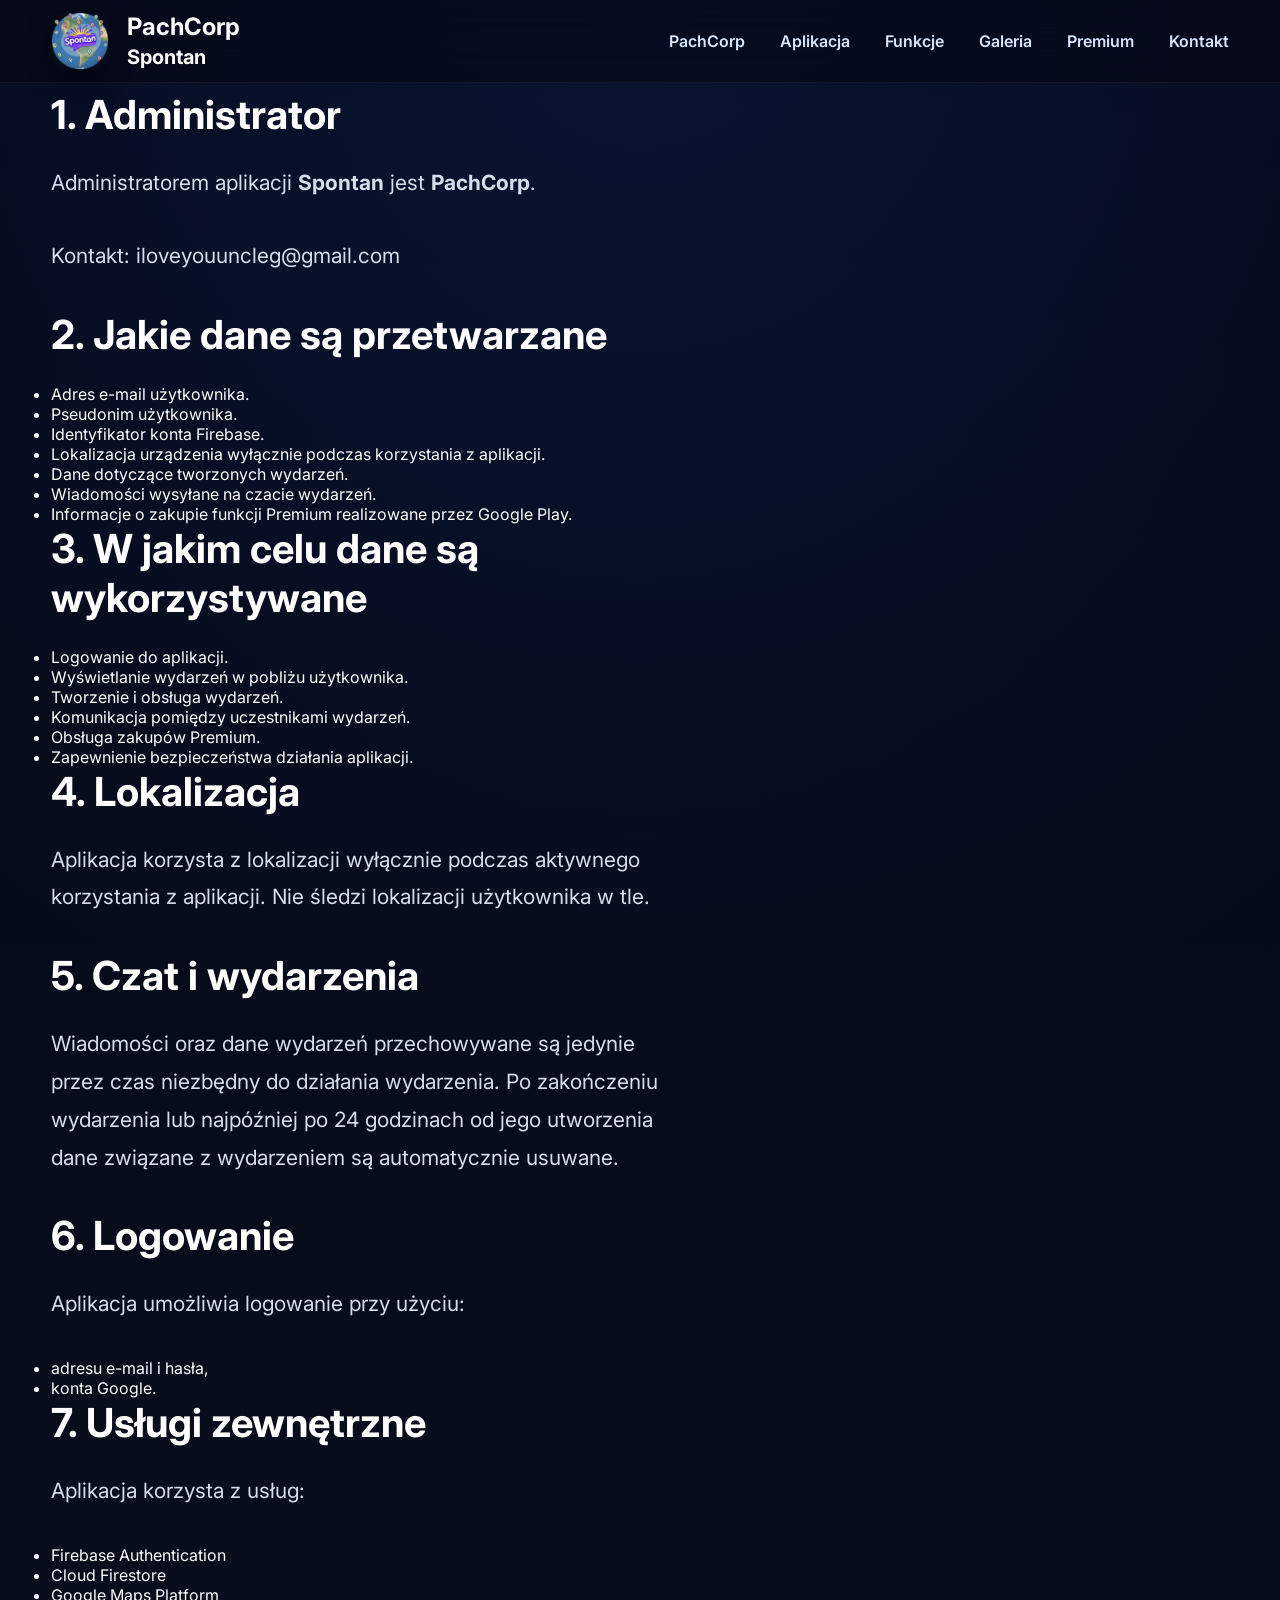
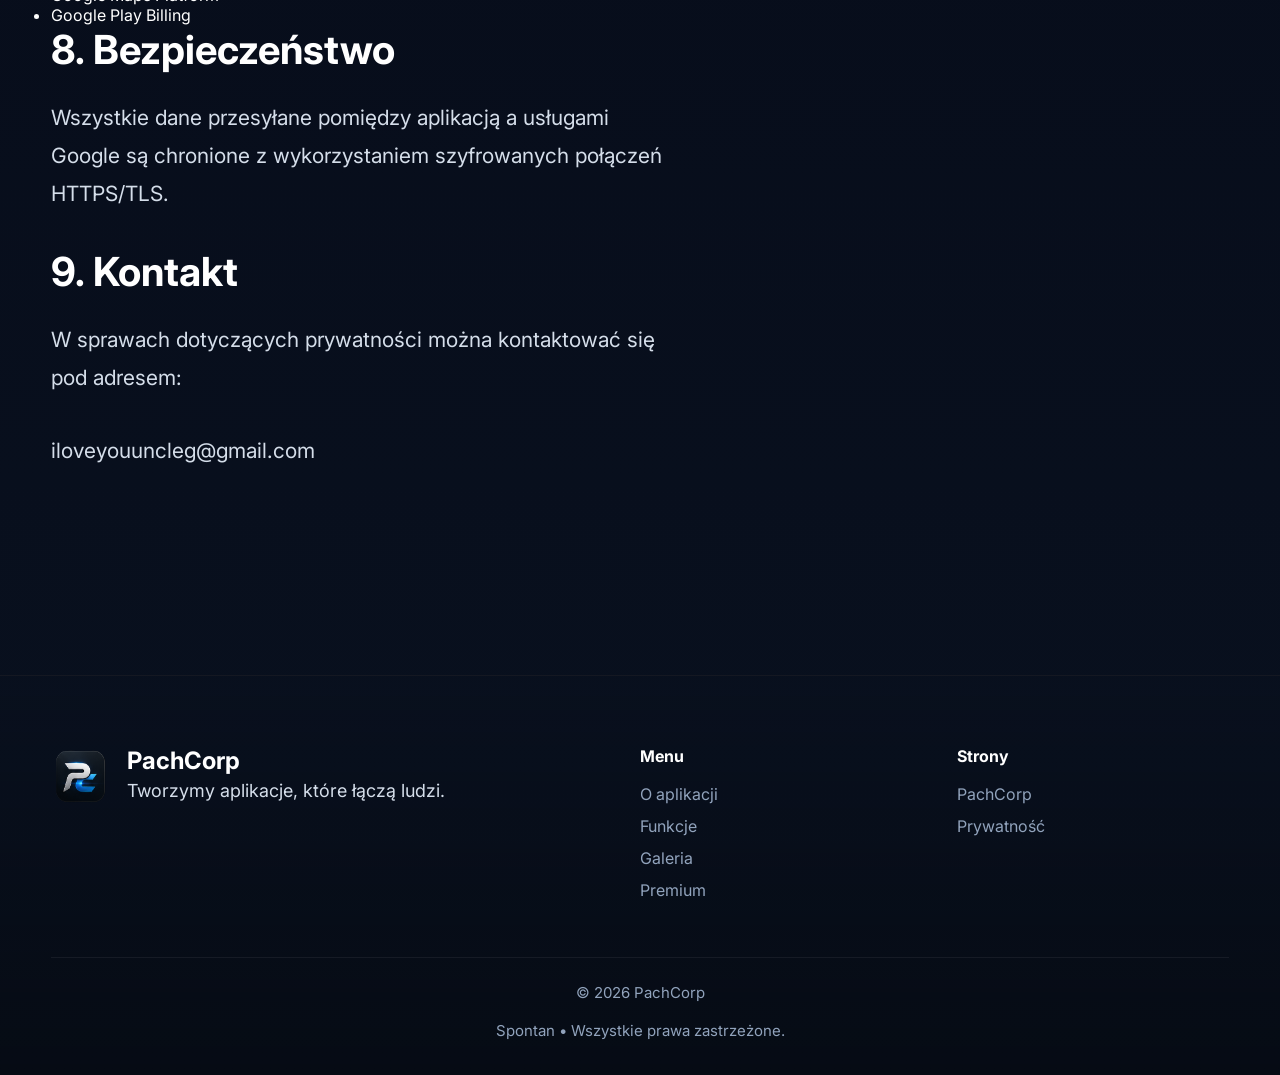
==== Spontan policy privacy.html @ 83847eae "Add files via upload" ====
<!DOCTYPE html>
<html lang="pl">

<head>

<meta charset="UTF-8">

<meta
name="viewport"
content="width=device-width, initial-scale=1.0">

<title>

Spontan | PachCorp

</title>

<meta
name="description"
content="Spontan - nowoczesna aplikacja do spontanicznych spotkań i wydarzeń.">

<meta
name="theme-color"
content="#050816">

<link
rel="stylesheet"
href="style.css">

<link
rel="icon"
type="image/png"
href="PachCorpKwadrat.png">

<link
rel="preconnect"
href="https://fonts.googleapis.com">

<link
rel="preconnect"
href="https://fonts.gstatic.com"
crossorigin>

<link
href="https://fonts.googleapis.com/css2?family=Inter:wght@300;400;500;600;700;800&display=swap"
rel="stylesheet">

</head>

<body>

<!-- ================================================= -->
<!-- HEADER -->
<!-- ================================================= -->

<header>

<div class="container">

<nav>

<a
href="index.html"
class="logo">

<img
src="logo.png"
alt="Spontan Logo">

<div>

<div>

PachCorp

</div>

<small>

Spontan

</small>

</div>

</a>

<div class="nav-links">

<a href="index.html">

PachCorp

</a>

<a href="#about">

Aplikacja

</a>

<a href="#features">

Funkcje

</a>

<a href="#gallery">

Galeria

</a>

<a href="#premium">

Premium

</a>

<a href="#contact">

Kontakt

</a>

</div>

</nav>

</div>

</header>

<!-- ================================================= -->
<!-- HERO -->
<!-- ================================================= -->

<section class="hero">

<div class="container">

<div class="hero-grid">

<div class="fade-up">

<div class="card">

<h2>1. Administrator</h2>

<p>
Administratorem aplikacji <strong>Spontan</strong> jest
<strong>PachCorp</strong>.
</p>

<p>
Kontakt:
<a href="mailto:iloveyouuncleg@gmail.com">
iloveyouuncleg@gmail.com
</a>
</p>

</div>

<div class="card">

<h2>2. Jakie dane są przetwarzane</h2>

<ul>
<li>Adres e-mail użytkownika.</li>
<li>Pseudonim użytkownika.</li>
<li>Identyfikator konta Firebase.</li>
<li>Lokalizacja urządzenia wyłącznie podczas korzystania z aplikacji.</li>
<li>Dane dotyczące tworzonych wydarzeń.</li>
<li>Wiadomości wysyłane na czacie wydarzeń.</li>
<li>Informacje o zakupie funkcji Premium realizowane przez Google Play.</li>
</ul>

</div>

<div class="card">

<h2>3. W jakim celu dane są wykorzystywane</h2>

<ul>
<li>Logowanie do aplikacji.</li>
<li>Wyświetlanie wydarzeń w pobliżu użytkownika.</li>
<li>Tworzenie i obsługa wydarzeń.</li>
<li>Komunikacja pomiędzy uczestnikami wydarzeń.</li>
<li>Obsługa zakupów Premium.</li>
<li>Zapewnienie bezpieczeństwa działania aplikacji.</li>
</ul>

</div>

<div class="card">

<h2>4. Lokalizacja</h2>

<p>
Aplikacja korzysta z lokalizacji wyłącznie podczas aktywnego korzystania z aplikacji.
Nie śledzi lokalizacji użytkownika w tle.
</p>

</div>

<div class="card">

<h2>5. Czat i wydarzenia</h2>

<p>
Wiadomości oraz dane wydarzeń przechowywane są jedynie przez czas niezbędny do działania wydarzenia.
Po zakończeniu wydarzenia lub najpóźniej po 24 godzinach od jego utworzenia dane związane z wydarzeniem są automatycznie usuwane.
</p>

</div>

<div class="card">

<h2>6. Logowanie</h2>

<p>Aplikacja umożliwia logowanie przy użyciu:</p>

<ul>
<li>adresu e-mail i hasła,</li>
<li>konta Google.</li>
</ul>

</div>

<div class="card">

<h2>7. Usługi zewnętrzne</h2>

<p>Aplikacja korzysta z usług:</p>

<ul>
<li>Firebase Authentication</li>
<li>Cloud Firestore</li>
<li>Google Maps Platform</li>
<li>Google Play Billing</li>
</ul>

</div>

<div class="card">

<h2>8. Bezpieczeństwo</h2>

<p>
Wszystkie dane przesyłane pomiędzy aplikacją a usługami Google są chronione z wykorzystaniem szyfrowanych połączeń HTTPS/TLS.
</p>

</div>

<div class="card">

<h2>9. Kontakt</h2>

<p>
W sprawach dotyczących prywatności można kontaktować się pod adresem:
</p>

<p>
<a href="mailto:iloveyouuncleg@gmail.com">
iloveyouuncleg@gmail.com
</a>
</p>

</div>

</div>

</div>

</div>

</section>

<!-- ================================================= -->
<!-- FOOTER -->
<!-- ================================================= -->

<footer>

<div class="container">

<div class="footer-grid">

<div>

<div class="footer-logo">

<img
src="PachCorpKwadrat.png"
alt="Logo">

<div>

<div class="footer-title">

PachCorp

</div>

<p>

Tworzymy aplikacje,
które łączą ludzi.

</p>

</div>

</div>

</div>

<div class="footer-column">

<h4>

Menu

</h4>

<a href="#about">O aplikacji</a>

<a href="#features">Funkcje</a>

<a href="#gallery">Galeria</a>

<a href="#premium">Premium</a>

</div>

<div class="footer-column">

<h4>

Strony

</h4>

<a href="index.html">

PachCorp

</a>

<a href="Spontan policy privacy.html">

Prywatność

</a>

</div>

</div>

<div class="copyright">

© 2026 PachCorp

<br><br>

Spontan • Wszystkie prawa zastrzeżone.

</div>

</div>

</footer>

<script>

const observer=new IntersectionObserver(entries=>{

entries.forEach(entry=>{

if(entry.isIntersecting){

entry.target.classList.add("fade-up");

}

});

},{threshold:.15});

document.querySelectorAll(

".feature-card,.product-card,.gallery-card,.stat,.glass,.timeline-item"

).forEach(el=>observer.observe(el));

const header=document.querySelector("header");

window.addEventListener("scroll",()=>{

if(scrollY>50){

header.style.background="rgba(5,8,22,.90)";
header.style.boxShadow="0 12px 35px rgba(0,0,0,.35)";

}else{

header.style.background="rgba(5,8,22,.65)";
header.style.boxShadow="none";

}

});

</script>

</body>

</html>
---- style.css ----
/* =========================================================
 *  PachCorp
 *  Global Style Sheet
 *  ========================================================= */

:root{

    --bg:#050816;
    --bg2:#09111f;
    --surface:#101b2d;
    --surface2:#16243d;

    --primary:#3ba8ff;
    --primary-dark:#2378ff;
    --secondary:#00d4ff;

    --text:#ffffff;
    --text2:#d5deea;
    --muted:#91a3bc;

    --border:rgba(255,255,255,.08);

    --shadow:
    0 15px 40px rgba(0,0,0,.35);

    --radius:22px;

    --transition:.28s ease;

}

/* ========================================================= */

*{

    margin:0;
    padding:0;
    box-sizing:border-box;

}

html{

    scroll-behavior:smooth;

}

body{

    font-family:
    Inter,
    Segoe UI,
    Arial,
    sans-serif;

    background:
    radial-gradient(circle at top,#2563eb22 0%,transparent 40%),
    linear-gradient(180deg,var(--bg),var(--bg2));

    color:var(--text);

    overflow-x:hidden;

}

/* ========================================================= */

a{

    color:inherit;
    text-decoration:none;

}

img{

    display:block;
    max-width:100%;

}

button{

    font:inherit;
    cursor:pointer;

}

/* ========================================================= */

.container{

    width:min(1200px,92%);
    margin:auto;

}

/* ========================================================= */

section{

    padding:90px 0;

}

/* ========================================================= */

h1{

    font-size:64px;
    font-weight:800;
    line-height:1.1;

}

h2{

    font-size:40px;
    margin-bottom:25px;

}

h3{

    font-size:24px;

}

p{

    font-size:18px;
    line-height:1.8;
    color:var(--text2);

}

/* ========================================================= */
/* NAVBAR */
/* ========================================================= */

header{

    position:fixed;

    top:0;
    left:0;

    width:100%;

    z-index:1000;

    backdrop-filter:blur(18px);

    background:
    rgba(5,8,22,.65);

    border-bottom:
    1px solid rgba(255,255,255,.05);

    transition:.3s;

}

nav{

    height:82px;

    display:flex;

    justify-content:space-between;

    align-items:center;

}

.logo{

    display:flex;

    align-items:center;

    gap:18px;

    font-size:24px;

    font-weight:700;

}

.logo img{

    width:58px;
    height:58px;

    border-radius:16px;

    box-shadow:
    0 8px 25px rgba(0,0,0,.4);

}

.nav-links{

    display:flex;

    gap:35px;

    align-items:center;

}

.nav-links a{

    position:relative;

    font-weight:600;

    color:#d8e5ff;

    transition:var(--transition);

}

.nav-links a:hover{

    color:white;

}

.nav-links a::after{

    content:"";

    position:absolute;

    left:0;
    bottom:-8px;

    width:0;

    height:2px;

    background:

    linear-gradient(
        90deg,
        var(--primary),
                    var(--secondary)
    );

    transition:.3s;

}

.nav-links a:hover::after{

    width:100%;

}

/* ========================================================= */
/* BUTTONS */
/* ========================================================= */

.btn{

    display:inline-flex;

    align-items:center;

    justify-content:center;

    padding:16px 32px;

    border-radius:999px;

    font-weight:700;

    transition:.3s;

}

.btn-primary{

    background:
    linear-gradient(
        135deg,
        var(--primary),
                    var(--primary-dark)
    );

    color:white;

    box-shadow:

    0 12px 35px
    rgba(46,131,255,.35);

}

.btn-primary:hover{

    transform:translateY(-4px);

    box-shadow:

    0 20px 45px
    rgba(46,131,255,.45);

}

.btn-outline{

    border:

    1px solid
    rgba(255,255,255,.15);

    background:

    rgba(255,255,255,.04);

    backdrop-filter:blur(12px);

}

.btn-outline:hover{

    background:

    rgba(255,255,255,.08);

}

/* ========================================================= */
/* HERO */
/* ========================================================= */

.hero{

    min-height:100vh;

    display:flex;

    align-items:center;

}

.hero-grid{

    display:grid;

    grid-template-columns:

    1.1fr
    0.9fr;

    gap:60px;

    align-items:center;

}

.hero h1{

    margin-bottom:30px;

}

.hero p{

    font-size:21px;

    margin-bottom:35px;

    max-width:650px;

}

.hero-buttons{

    display:flex;

    gap:20px;

    flex-wrap:wrap;

}

.hero-card{

    background:

    linear-gradient(
        180deg,
        rgba(255,255,255,.08),
                    rgba(255,255,255,.04)
    );

    border:

    1px solid
    rgba(255,255,255,.08);

    border-radius:30px;

    padding:40px;

    backdrop-filter:blur(18px);

    box-shadow:

    var(--shadow);

}

/* ========================================================= */
/* FEATURE CARDS */
/* ========================================================= */

.features{

    display:grid;

    grid-template-columns:
    repeat(auto-fit,minmax(280px,1fr));

    gap:28px;

    margin-top:30px;

}

.feature-card{

    position:relative;

    padding:35px;

    border-radius:26px;

    background:

    linear-gradient(
        180deg,
        rgba(255,255,255,.08),
                    rgba(255,255,255,.04)
    );

    border:
    1px solid rgba(255,255,255,.08);

    backdrop-filter:blur(18px);

    overflow:hidden;

    transition:var(--transition);

}

.feature-card::before{

    content:"";

    position:absolute;

    top:-70px;
    right:-70px;

    width:180px;
    height:180px;

    border-radius:50%;

    background:
    rgba(59,168,255,.12);

    filter:blur(25px);

    transition:.45s;

}

.feature-card:hover{

    transform:
    translateY(-8px);

    border-color:
    rgba(59,168,255,.35);

    box-shadow:
    0 20px 45px rgba(0,0,0,.35);

}

.feature-card:hover::before{

    transform:scale(1.2);

}

.feature-icon{

    width:72px;
    height:72px;

    display:flex;
    align-items:center;
    justify-content:center;

    font-size:34px;

    border-radius:20px;

    background:

    linear-gradient(
        135deg,
        var(--primary),
                    var(--secondary)
    );

    margin-bottom:25px;

    box-shadow:
    0 12px 30px rgba(59,168,255,.35);

}

.feature-card h3{

    margin-bottom:15px;

}

.feature-card p{

    font-size:16px;

}

/* ========================================================= */
/* PRODUCTS */
/* ========================================================= */

.products{

    display:grid;

    grid-template-columns:
    repeat(auto-fit,minmax(340px,1fr));

    gap:35px;

}

.product-card{

    display:flex;

    flex-direction:column;

    background:

    linear-gradient(
        180deg,
        rgba(255,255,255,.08),
                    rgba(255,255,255,.03)
    );

    border:
    1px solid rgba(255,255,255,.08);

    border-radius:28px;

    overflow:hidden;

    transition:.35s;

}

.product-card:hover{

    transform:
    translateY(-10px);

    border-color:
    rgba(59,168,255,.35);

    box-shadow:
    0 22px 55px rgba(0,0,0,.35);

}

.product-image{

    height:230px;

    display:flex;

    align-items:center;

    justify-content:center;

    background:

    linear-gradient(
        135deg,
        #0f203b,
        #182f52
    );

}

.product-image img{

    width:130px;

    transition:.4s;

}

.product-card:hover
.product-image img{

    transform:
    scale(1.08)
    rotate(-4deg);

}

.product-content{

    padding:35px;

}

.product-content h3{

    margin-bottom:15px;

}

.product-content p{

    margin-bottom:30px;

}

/* ========================================================= */
/* TECHNOLOGIES */
/* ========================================================= */

.tech-grid{

    display:grid;

    grid-template-columns:
    repeat(auto-fit,minmax(170px,1fr));

    gap:22px;

}

.tech{

    padding:28px;

    text-align:center;

    border-radius:22px;

    background:

    rgba(255,255,255,.05);

    border:
    1px solid rgba(255,255,255,.08);

    transition:.3s;

}

.tech:hover{

    transform:
    translateY(-6px);

    background:
    rgba(255,255,255,.08);

}

.tech img{

    height:56px;

    margin:auto auto 18px;

}

.tech span{

    display:block;

    font-weight:700;

}

/* ========================================================= */
/* STATS */
/* ========================================================= */

.stats{

    display:grid;

    grid-template-columns:
    repeat(auto-fit,minmax(220px,1fr));

    gap:28px;

}

.stat{

    padding:35px;

    text-align:center;

    border-radius:24px;

    background:

    linear-gradient(
        180deg,
        rgba(255,255,255,.08),
                    rgba(255,255,255,.03)
    );

    border:
    1px solid rgba(255,255,255,.08);

    transition:.3s;

}

.stat:hover{

    transform:
    translateY(-8px);

}

.stat h2{

    font-size:58px;

    margin-bottom:10px;

    background:

    linear-gradient(
        135deg,
        #6fc7ff,
        #00d5ff
    );

    -webkit-background-clip:text;
    -webkit-text-fill-color:transparent;

}

.stat p{

    font-size:17px;

    color:var(--muted);

}

/* ========================================================= */
/* GLASS PANEL */
/* ========================================================= */

.glass{

    background:

    rgba(255,255,255,.05);

    border:
    1px solid rgba(255,255,255,.08);

    border-radius:30px;

    padding:45px;

    backdrop-filter:blur(18px);

    box-shadow:var(--shadow);

}

/* ========================================================= */
/* SECTION TITLE */
/* ========================================================= */

.section-title{

    text-align:center;

    margin-bottom:70px;

}

.section-title h2{

    margin-bottom:18px;

}

.section-title p{

    max-width:720px;

    margin:auto;

}

/* ========================================================= */
/* DIVIDER */
/* ========================================================= */

.divider{

    width:140px;

    height:4px;

    margin:22px auto;

    border-radius:999px;

    background:

    linear-gradient(
        90deg,
        var(--primary),
                    var(--secondary)
    );

}

/* ========================================================= */
/* CONTACT */
/* ========================================================= */

.contact{

    display:grid;

    grid-template-columns:
    1fr 1fr;

    gap:40px;

    align-items:stretch;

}

.contact-card{

    padding:40px;

    border-radius:28px;

    background:

    linear-gradient(
        180deg,
        rgba(255,255,255,.08),
                    rgba(255,255,255,.03)
    );

    border:
    1px solid rgba(255,255,255,.08);

    backdrop-filter:blur(18px);

    transition:.3s;

}

.contact-card:hover{

    transform:translateY(-8px);

    border-color:
    rgba(59,168,255,.35);

}

.contact-item{

    display:flex;

    align-items:center;

    gap:18px;

    margin-bottom:26px;

}

.contact-icon{

    width:60px;
    height:60px;

    display:flex;

    align-items:center;
    justify-content:center;

    font-size:26px;

    border-radius:18px;

    background:

    linear-gradient(
        135deg,
        var(--primary),
                    var(--secondary)
    );

    box-shadow:
    0 10px 25px rgba(59,168,255,.35);

}

.contact-item h4{

    margin-bottom:4px;

    font-size:18px;

}

.contact-item span{

    color:var(--muted);

    font-size:15px;

}

/* ========================================================= */
/* FOOTER */
/* ========================================================= */

footer{

    margin-top:80px;

    padding:70px 0 35px;

    background:

    linear-gradient(
        180deg,
        transparent,
        rgba(0,0,0,.35)
    );

    border-top:
    1px solid rgba(255,255,255,.06);

}

.footer-grid{

    display:grid;

    grid-template-columns:
    2fr 1fr 1fr;

    gap:45px;

}

.footer-logo{

    display:flex;

    align-items:center;

    gap:18px;

    margin-bottom:22px;

}

.footer-logo img{

    width:58px;
    height:58px;

    border-radius:18px;

}

.footer-title{

    font-size:24px;

    font-weight:700;

}

.footer-column h4{

    margin-bottom:18px;

    color:white;

}

.footer-column a{

    display:block;

    margin-bottom:12px;

    color:var(--muted);

    transition:.25s;

}

.footer-column a:hover{

    color:white;

    padding-left:6px;

}

.copyright{

    margin-top:45px;

    padding-top:25px;

    text-align:center;

    border-top:
    1px solid rgba(255,255,255,.06);

    color:var(--muted);

    font-size:15px;

}

/* ========================================================= */
/* ANIMATIONS */
/* ========================================================= */

.fade-up{

    opacity:0;

    transform:
    translateY(35px);

    animation:
    fadeUp .8s ease forwards;

}

.zoom-in{

    opacity:0;

    transform:
    scale(.92);

    animation:
    zoomIn .8s ease forwards;

}

.float{

    animation:
    floating 5s ease-in-out infinite;

}

.glow{

    animation:
    glow 3s ease-in-out infinite;

}

@keyframes fadeUp{

    to{

        opacity:1;

        transform:
        translateY(0);

    }

}

@keyframes zoomIn{

    to{

        opacity:1;

        transform:
        scale(1);

    }

}

@keyframes floating{

    0%{

        transform:
        translateY(0px);

    }

    50%{

        transform:
        translateY(-12px);

    }

    100%{

        transform:
        translateY(0px);

    }

}

@keyframes glow{

    0%{

        box-shadow:
        0 0 0 rgba(59,168,255,.15);

    }

    50%{

        box-shadow:
        0 0 35px rgba(59,168,255,.35);

    }

    100%{

        box-shadow:
        0 0 0 rgba(59,168,255,.15);

    }

}

/* ========================================================= */
/* CUSTOM SCROLLBAR */
/* ========================================================= */

::-webkit-scrollbar{

    width:10px;

}

::-webkit-scrollbar-track{

    background:#09111f;

}

::-webkit-scrollbar-thumb{

    background:

    linear-gradient(
        180deg,
        var(--primary),
                    var(--secondary)
    );

    border-radius:999px;

}

::-webkit-scrollbar-thumb:hover{

    background:#66c7ff;

}

/* ========================================================= */
/* RESPONSIVE */
/* ========================================================= */

@media (max-width:1100px){

    .hero-grid{

        grid-template-columns:1fr;

        text-align:center;

    }

    .hero-buttons{

        justify-content:center;

    }

    .contact{

        grid-template-columns:1fr;

    }

    .footer-grid{

        grid-template-columns:1fr;

        text-align:center;

    }

    .footer-logo{

        justify-content:center;

    }

}

@media (max-width:900px){

    nav{

        height:74px;

    }

    .nav-links{

        gap:18px;

    }

    h1{

        font-size:48px;

    }

    h2{

        font-size:34px;

    }

    .hero{

        padding-top:100px;

    }

    section{

        padding:70px 0;

    }

}

@media (max-width:640px){

    .container{

        width:94%;

    }

    .nav-links{

        display:none;

    }

    h1{

        font-size:38px;

    }

    h2{

        font-size:30px;

    }

    h3{

        font-size:22px;

    }

    p{

        font-size:16px;

    }

    .hero p{

        font-size:18px;

    }

    .hero-buttons{

        flex-direction:column;

    }

    .btn{

        width:100%;

    }

    .feature-card,
    .product-content,
    .contact-card,
    .glass{

        padding:28px;

    }

    .stat h2{

        font-size:42px;

    }

    .contact-item{

        flex-direction:column;

        text-align:center;

    }

}

/* ========================================================= */
/* END OF FILE */
/* ========================================================= */
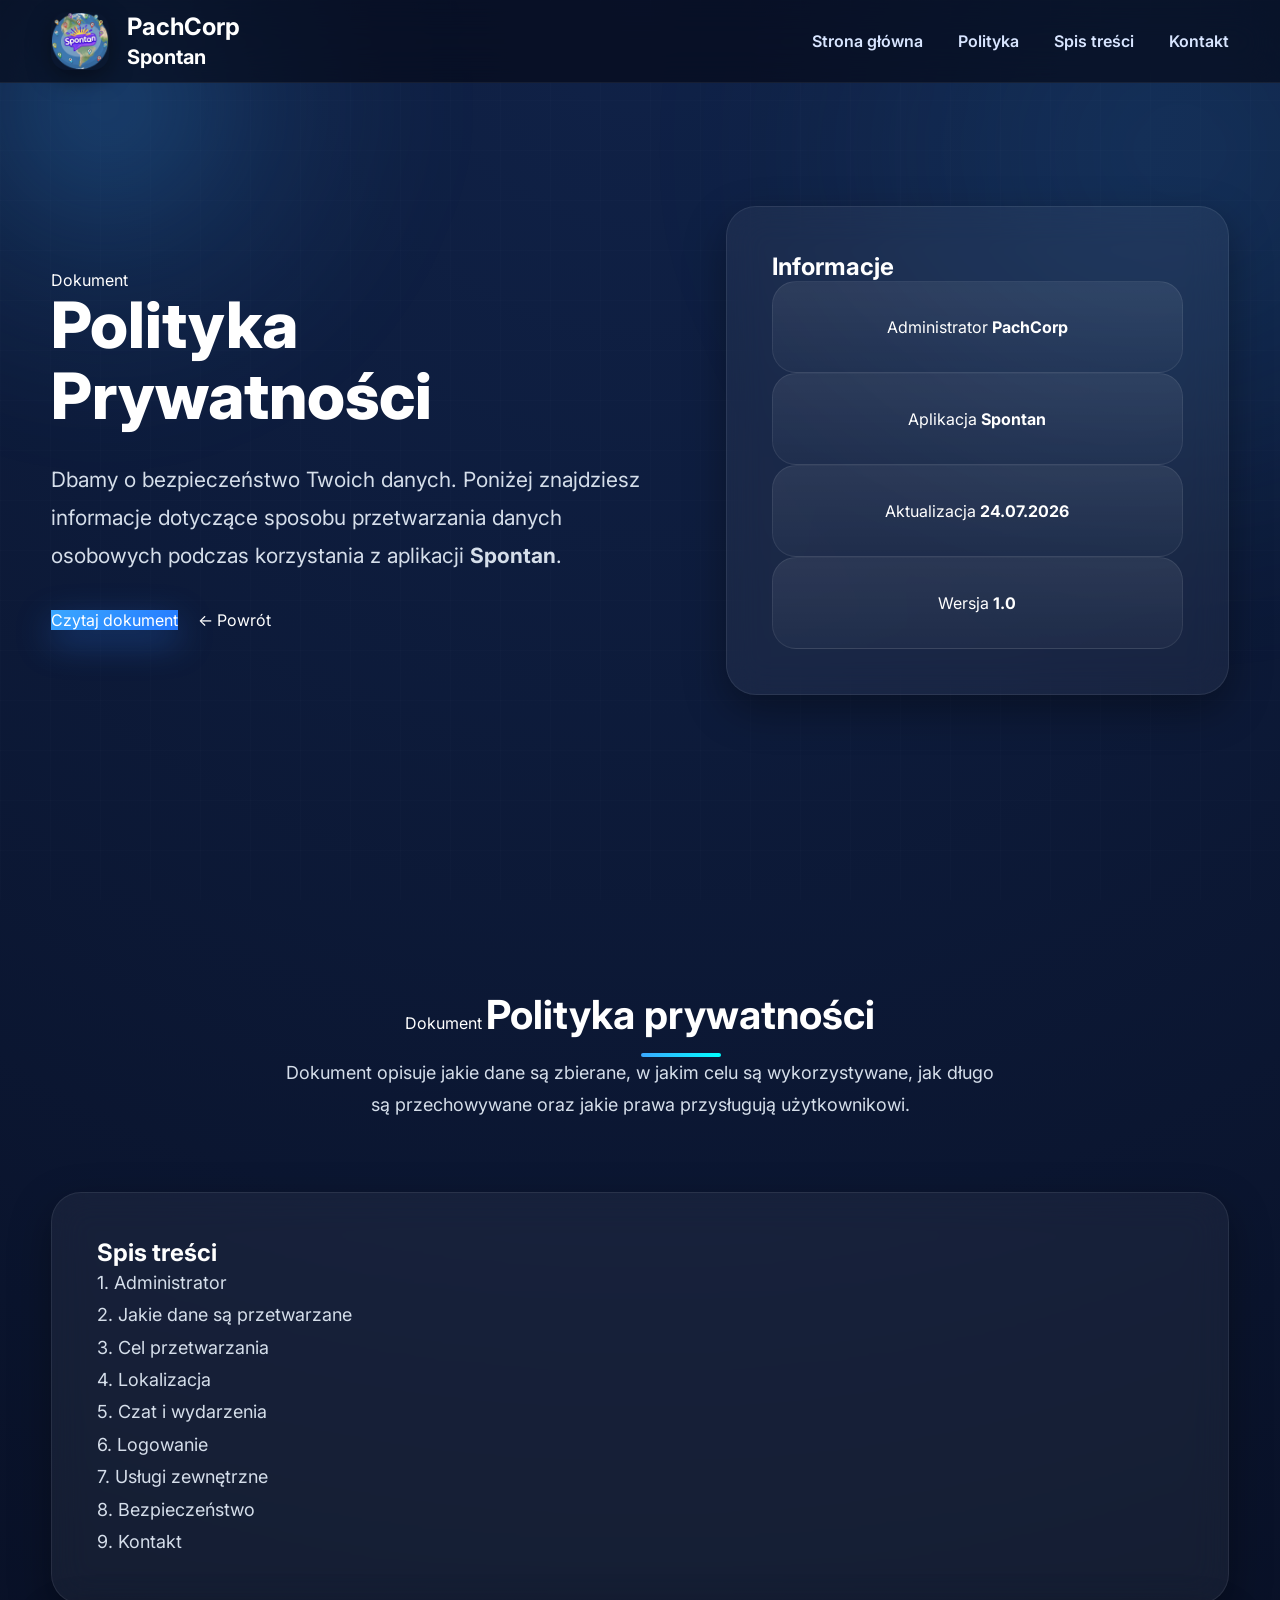
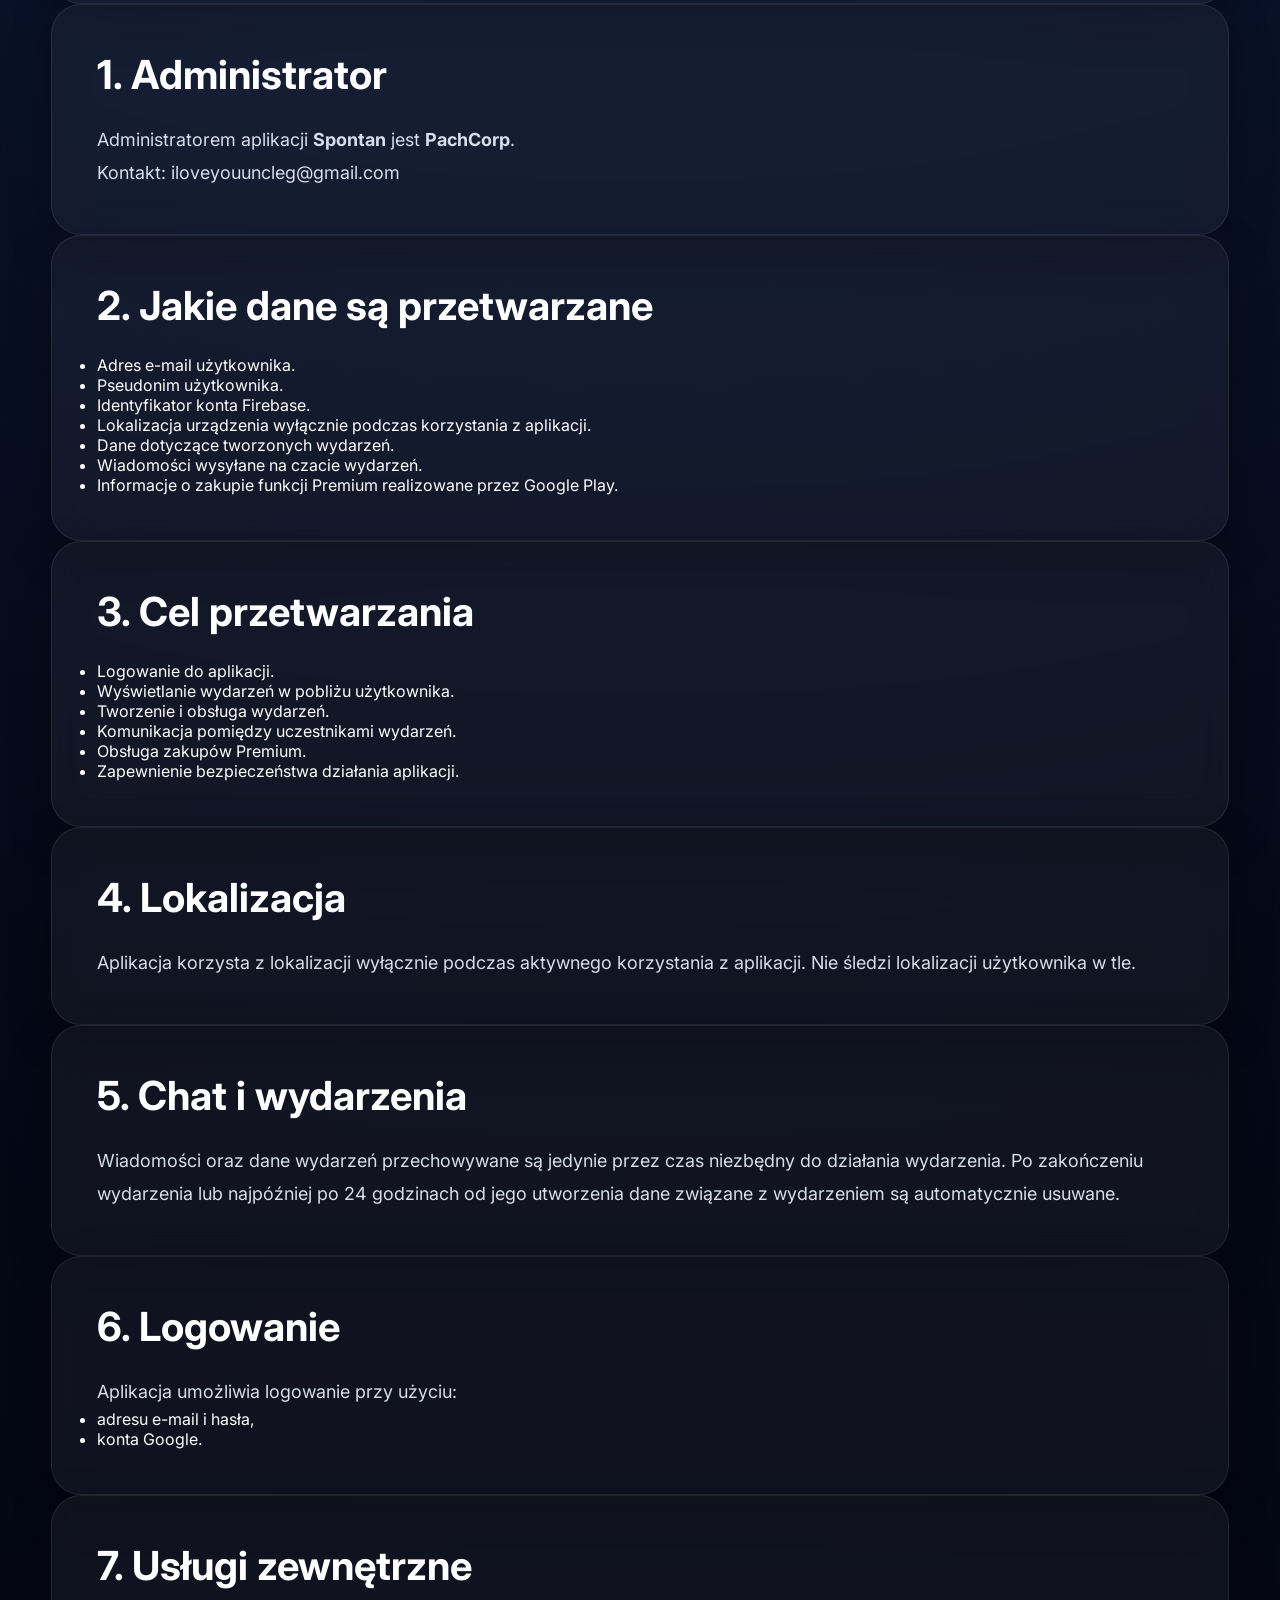
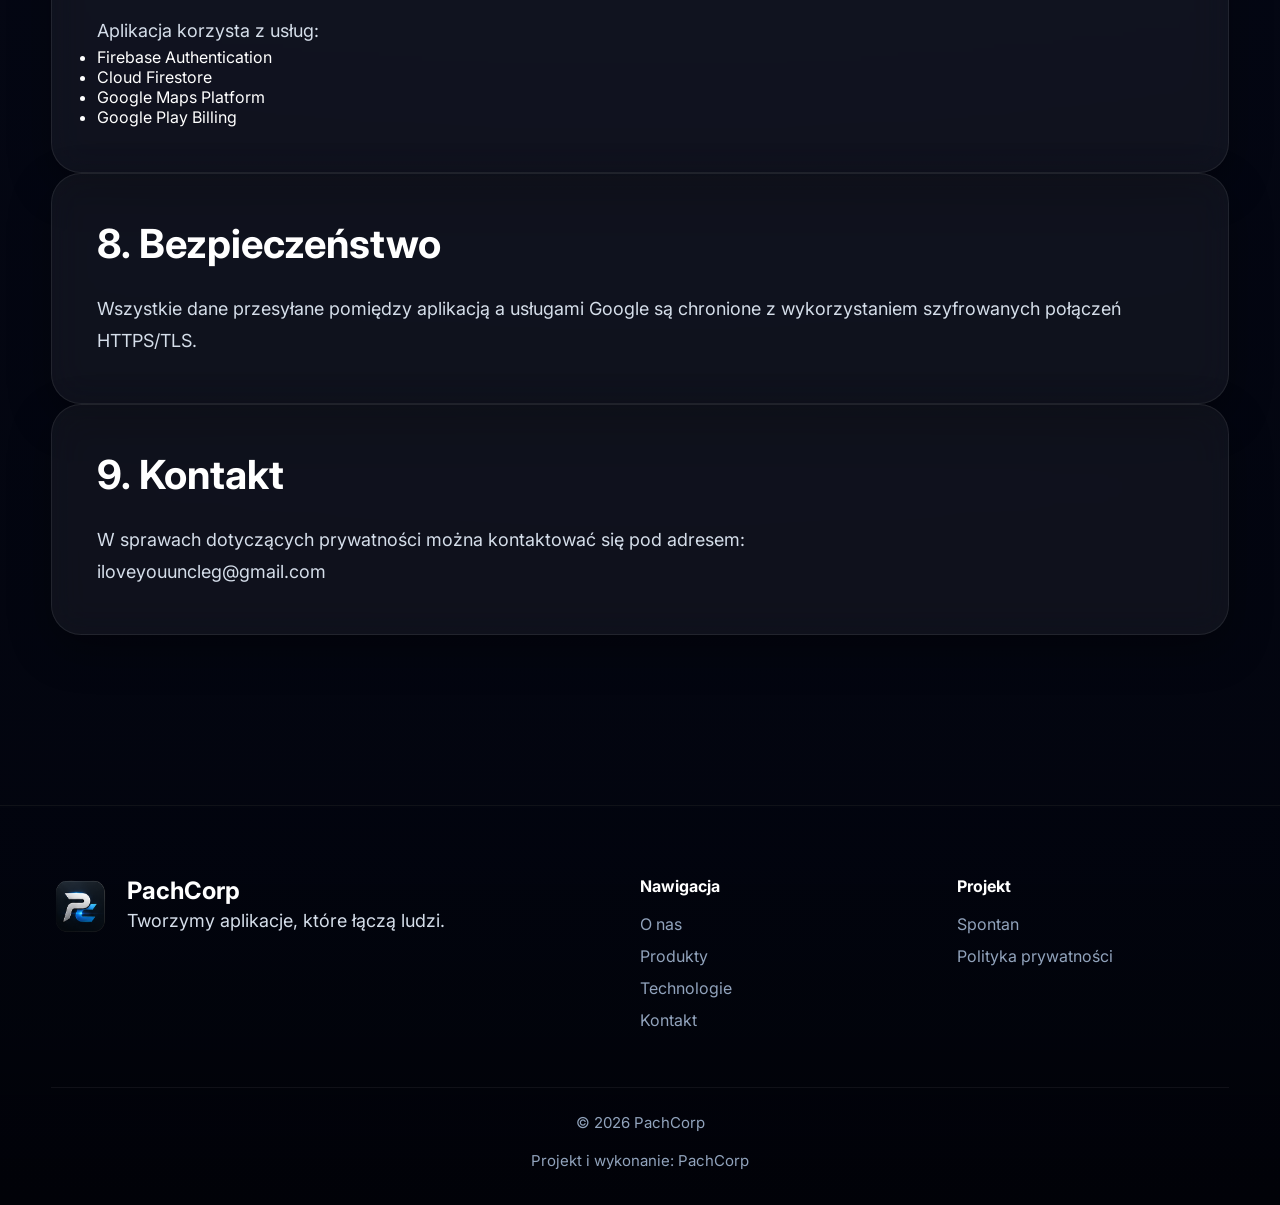
==== commit 33c1f9d9: "Add files via upload" ====
--- a/Spontan policy privacy.html
+++ b/Spontan policy privacy.html
@@ -3,47 +3,45 @@
 
 <head>
 
-<meta charset="UTF-8">
-
-<meta
-name="viewport"
-content="width=device-width, initial-scale=1.0">
-
-<title>
-
-Spontan | PachCorp
-
-</title>
-
-<meta
-name="description"
-content="Spontan - nowoczesna aplikacja do spontanicznych spotkań i wydarzeń.">
-
-<meta
-name="theme-color"
-content="#050816">
-
-<link
-rel="stylesheet"
-href="style.css">
-
-<link
-rel="icon"
-type="image/png"
-href="PachCorpKwadrat.png">
-
-<link
-rel="preconnect"
-href="https://fonts.googleapis.com">
-
-<link
-rel="preconnect"
-href="https://fonts.gstatic.com"
-crossorigin>
-
-<link
-href="https://fonts.googleapis.com/css2?family=Inter:wght@300;400;500;600;700;800&display=swap"
-rel="stylesheet">
+    <meta charset="UTF-8">
+
+    <meta
+        name="viewport"
+        content="width=device-width, initial-scale=1.0">
+
+    <title>
+        Polityka Prywatności | Spontan | PachCorp
+    </title>
+
+    <meta
+        name="description"
+        content="Polityka prywatności aplikacji Spontan firmy PachCorp.">
+
+    <meta
+        name="theme-color"
+        content="#050816">
+
+    <link
+        rel="stylesheet"
+        href="style.css">
+
+    <link
+        rel="icon"
+        type="image/png"
+        href="PachCorpKwadrat.png">
+
+    <link
+        rel="preconnect"
+        href="https://fonts.googleapis.com">
+
+    <link
+        rel="preconnect"
+        href="https://fonts.gstatic.com"
+        crossorigin>
+
+    <link
+        href="https://fonts.googleapis.com/css2?family=Inter:wght@300;400;500;600;700;800&display=swap"
+        rel="stylesheet">
 
 </head>
 
@@ -55,79 +53,55 @@
 
 <header>
 
-<div class="container">
-
-<nav>
-
-<a
-href="index.html"
-class="logo">
-
-<img
-src="logo.png"
-alt="Spontan Logo">
-
-<div>
-
-<div>
-
-PachCorp
-
-</div>
-
-<small>
-
-Spontan
-
-</small>
-
-</div>
-
-</a>
-
-<div class="nav-links">
-
-<a href="index.html">
-
-PachCorp
-
-</a>
-
-<a href="#about">
-
-Aplikacja
-
-</a>
-
-<a href="#features">
-
-Funkcje
-
-</a>
-
-<a href="#gallery">
-
-Galeria
-
-</a>
-
-<a href="#premium">
-
-Premium
-
-</a>
-
-<a href="#contact">
-
-Kontakt
-
-</a>
-
-</div>
-
-</nav>
-
-</div>
+    <div class="container">
+
+        <nav>
+
+            <a
+                href="index.html"
+                class="logo">
+
+                <img
+                    src="logo.png"
+                    alt="Spontan Logo">
+
+                <div>
+
+                    <div>
+                        PachCorp
+                    </div>
+
+                    <small>
+                        Spontan
+                    </small>
+
+                </div>
+
+            </a>
+
+            <div class="nav-links">
+
+                <a href="index.html">
+                    Strona główna
+                </a>
+
+                <a href="#privacy">
+                    Polityka
+                </a>
+
+                <a href="#contents">
+                    Spis treści
+                </a>
+
+                <a href="#contact">
+                    Kontakt
+                </a>
+
+            </div>
+
+        </nav>
+
+    </div>
 
 </header>
 
@@ -137,148 +111,414 @@
 
 <section class="hero">
 
-<div class="container">
-
-<div class="hero-grid">
-
-<div class="fade-up">
-
-<div class="card">
-
-<h2>1. Administrator</h2>
-
-<p>
-Administratorem aplikacji <strong>Spontan</strong> jest
-<strong>PachCorp</strong>.
-</p>
-
-<p>
-Kontakt:
-<a href="mailto:iloveyouuncleg@gmail.com">
-iloveyouuncleg@gmail.com
-</a>
-</p>
-
-</div>
-
-<div class="card">
-
-<h2>2. Jakie dane są przetwarzane</h2>
-
-<ul>
-<li>Adres e-mail użytkownika.</li>
-<li>Pseudonim użytkownika.</li>
-<li>Identyfikator konta Firebase.</li>
-<li>Lokalizacja urządzenia wyłącznie podczas korzystania z aplikacji.</li>
-<li>Dane dotyczące tworzonych wydarzeń.</li>
-<li>Wiadomości wysyłane na czacie wydarzeń.</li>
-<li>Informacje o zakupie funkcji Premium realizowane przez Google Play.</li>
-</ul>
-
-</div>
-
-<div class="card">
-
-<h2>3. W jakim celu dane są wykorzystywane</h2>
-
-<ul>
-<li>Logowanie do aplikacji.</li>
-<li>Wyświetlanie wydarzeń w pobliżu użytkownika.</li>
-<li>Tworzenie i obsługa wydarzeń.</li>
-<li>Komunikacja pomiędzy uczestnikami wydarzeń.</li>
-<li>Obsługa zakupów Premium.</li>
-<li>Zapewnienie bezpieczeństwa działania aplikacji.</li>
-</ul>
-
-</div>
-
-<div class="card">
-
-<h2>4. Lokalizacja</h2>
-
-<p>
-Aplikacja korzysta z lokalizacji wyłącznie podczas aktywnego korzystania z aplikacji.
-Nie śledzi lokalizacji użytkownika w tle.
-</p>
-
-</div>
-
-<div class="card">
-
-<h2>5. Czat i wydarzenia</h2>
-
-<p>
-Wiadomości oraz dane wydarzeń przechowywane są jedynie przez czas niezbędny do działania wydarzenia.
-Po zakończeniu wydarzenia lub najpóźniej po 24 godzinach od jego utworzenia dane związane z wydarzeniem są automatycznie usuwane.
-</p>
-
-</div>
-
-<div class="card">
-
-<h2>6. Logowanie</h2>
-
-<p>Aplikacja umożliwia logowanie przy użyciu:</p>
-
-<ul>
-<li>adresu e-mail i hasła,</li>
-<li>konta Google.</li>
-</ul>
-
-</div>
-
-<div class="card">
-
-<h2>7. Usługi zewnętrzne</h2>
-
-<p>Aplikacja korzysta z usług:</p>
-
-<ul>
-<li>Firebase Authentication</li>
-<li>Cloud Firestore</li>
-<li>Google Maps Platform</li>
-<li>Google Play Billing</li>
-</ul>
-
-</div>
-
-<div class="card">
-
-<h2>8. Bezpieczeństwo</h2>
-
-<p>
-Wszystkie dane przesyłane pomiędzy aplikacją a usługami Google są chronione z wykorzystaniem szyfrowanych połączeń HTTPS/TLS.
-</p>
-
-</div>
-
-<div class="card">
-
-<h2>9. Kontakt</h2>
-
-<p>
-W sprawach dotyczących prywatności można kontaktować się pod adresem:
-</p>
-
-<p>
-<a href="mailto:iloveyouuncleg@gmail.com">
-iloveyouuncleg@gmail.com
-</a>
-</p>
-
-</div>
-
-</div>
-
-</div>
-
-</div>
+    <div class="container">
+
+        <div class="hero-grid">
+
+            <div class="fade-up">
+
+                <span class="badge">
+                    Dokument
+                </span>
+
+                <h1>
+                    Polityka Prywatności
+                </h1>
+
+                <p class="hero-text">
+
+                    Dbamy o bezpieczeństwo Twoich danych.
+                    Poniżej znajdziesz informacje dotyczące
+                    sposobu przetwarzania danych osobowych
+                    podczas korzystania z aplikacji
+                    <strong>Spontan</strong>.
+
+                </p>
+
+                <div class="hero-buttons">
+
+                    <a
+                        href="#privacy"
+                        class="btn-primary">
+
+                        Czytaj dokument
+
+                    </a>
+
+                    <a
+                        href="index.html"
+                        class="btn-secondary">
+
+                        ← Powrót
+
+                    </a>
+
+                </div>
+
+            </div>
+
+            <div class="glass">
+
+                <h3>
+                    Informacje
+                </h3>
+
+                <div class="stat">
+
+                    <span>Administrator</span>
+
+                    <strong>PachCorp</strong>
+
+                </div>
+
+                <div class="stat">
+
+                    <span>Aplikacja</span>
+
+                    <strong>Spontan</strong>
+
+                </div>
+
+                <div class="stat">
+
+                    <span>Aktualizacja</span>
+
+                    <strong>24.07.2026</strong>
+
+                </div>
+
+                <div class="stat">
+
+                    <span>Wersja</span>
+
+                    <strong>1.0</strong>
+
+                </div>
+
+            </div>
+
+        </div>
+
+    </div>
 
 </section>
 
 <!-- ================================================= -->
-<!-- FOOTER -->
+<!-- PRIVACY -->
 <!-- ================================================= -->
+
+<section
+    id="privacy"
+    class="section">
+
+    <div class="container">
+
+        <div
+            id="contents"
+            class="section-title">
+
+            <span class="badge">
+                Dokument
+            </span>
+
+            <h2>
+                Polityka prywatności
+            </h2>
+
+            <p>
+
+                Dokument opisuje jakie dane są zbierane,
+                w jakim celu są wykorzystywane,
+                jak długo są przechowywane
+                oraz jakie prawa przysługują użytkownikowi.
+
+            </p>
+
+        </div>
+
+        <div class="privacy-layout">
+
+            <!-- ===================================== -->
+            <!-- SPIS TREŚCI -->
+            <!-- ===================================== -->
+
+            <aside class="privacy-menu glass">
+
+                <h3>
+                    Spis treści
+                </h3>
+
+                <p>
+                <a href="#administrator">
+                    1. Administrator
+
+                </a>
+                </p>
+
+                <p>
+                <a href="#data">
+                    2. Jakie dane są przetwarzane
+
+                </a>
+                </p>
+
+                <p>
+                <a href="#purpose">
+                    3. Cel przetwarzania
+
+                </a>
+                </p>
+
+                <p>
+                <a href="#location">
+                    4. Lokalizacja
+
+                </a>
+                </p>
+
+                <p>
+                <a href="#events">
+                    5. Czat i wydarzenia
+
+                </a>
+                </p>
+
+                <p>
+                <a href="#login">
+                    6. Logowanie
+
+                </a>
+                </p>
+
+                <p>
+                <a href="#services">
+                    7. Usługi zewnętrzne
+
+                </a>
+                </p>
+
+                <p>
+                <a href="#security">
+                    8. Bezpieczeństwo
+
+                </a>
+                </p>
+
+                <p>
+                <a href="#contact">
+                    9. Kontakt
+
+                </a>
+                </p>
+
+            </aside>
+        </div>
+
+            <!-- ===================================== -->
+            <!-- TREŚĆ -->
+            <!-- ===================================== -->
+
+            <div class="privacy-content">
+
+                <section
+                    id="administrator"
+                    class="glass">
+
+                    <h2>
+                        1. Administrator
+                    </h2>
+
+                    <p>
+
+                        Administratorem aplikacji
+                        <strong>Spontan</strong>
+                        jest
+                        <strong>PachCorp</strong>.
+
+                    </p>
+
+                    <p>
+
+                        Kontakt:
+
+                        <a href="mailto:iloveyouuncleg@gmail.com">
+
+                            iloveyouuncleg@gmail.com
+
+                        </a>
+
+                    </p>
+
+                </section>
+
+                <section
+                    id="data"
+                    class="glass">
+
+                    <h2>
+                        2. Jakie dane są przetwarzane
+                    </h2>
+
+                    <p>
+
+                        <ul>
+                        <li>Adres e-mail użytkownika.</li>
+                        <li>Pseudonim użytkownika.</li>
+                        <li>Identyfikator konta Firebase.</li>
+                        <li>Lokalizacja urządzenia wyłącznie podczas korzystania z aplikacji.</li>
+                        <li>Dane dotyczące tworzonych wydarzeń.</li>
+                        <li>Wiadomości wysyłane na czacie wydarzeń.</li>
+                        <li>Informacje o zakupie funkcji Premium realizowane przez Google Play.</li>
+                        </ul>
+
+                    </p>
+
+                </section>
+
+                <section
+                    id="purpose"
+                    class="glass">
+
+                    <h2>
+                        3. Cel przetwarzania
+                    </h2>
+
+                    <p>
+
+                        <ul>
+                        <li>Logowanie do aplikacji.</li>
+                        <li>Wyświetlanie wydarzeń w pobliżu użytkownika.</li>
+                        <li>Tworzenie i obsługa wydarzeń.</li>
+                        <li>Komunikacja pomiędzy uczestnikami wydarzeń.</li>
+                        <li>Obsługa zakupów Premium.</li>
+                        <li>Zapewnienie bezpieczeństwa działania aplikacji.</li>
+                        </ul>
+
+                    </p>
+
+                </section>
+
+                <section
+                    id="location"
+                    class="glass">
+
+                    <h2>
+                        4. Lokalizacja
+                    </h2>
+
+                    <p>
+
+                        Aplikacja korzysta z lokalizacji wyłącznie podczas aktywnego korzystania z aplikacji.
+                        Nie śledzi lokalizacji użytkownika w tle.
+
+                    </p>
+
+                </section>
+
+                <section
+                    id="events"
+                    class="glass">
+
+                    <h2>
+                        5. Chat i wydarzenia
+                    </h2>
+
+                    <p>
+
+                        Wiadomości oraz dane wydarzeń przechowywane są jedynie przez czas niezbędny do działania wydarzenia.
+                        Po zakończeniu wydarzenia lub najpóźniej po 24 godzinach od jego utworzenia dane związane z wydarzeniem są automatycznie usuwane.
+
+                    </p>
+
+                </section>
+
+                <section
+                    id="login"
+                    class="glass">
+
+                    <h2>
+                        6. Logowanie
+                    </h2>
+
+                    <p>
+                        Aplikacja umożliwia logowanie przy użyciu:
+
+                        <ul>
+                        <li>adresu e-mail i hasła,</li>
+                        <li>konta Google.</li>
+                        </ul>
+
+                    </p>
+
+                </section>
+
+                <section
+                    id="services"
+                    class="glass">
+
+                    <h2>
+                        7. Usługi zewnętrzne
+                    </h2>
+
+                    <p>
+                        Aplikacja korzysta z usług:
+                    </p>
+
+                    <p>
+
+                        <ul>
+                        <li>Firebase Authentication</li>
+                        <li>Cloud Firestore</li>
+                        <li>Google Maps Platform</li>
+                        <li>Google Play Billing</li>
+                        </ul>
+
+                    </p>
+
+                </section>
+
+                <section
+                    id="security"
+                    class="glass">
+
+                    <h2>
+                        8. Bezpieczeństwo
+                    </h2>
+
+                    <p>
+                        Wszystkie dane przesyłane pomiędzy aplikacją a usługami Google są chronione z wykorzystaniem szyfrowanych połączeń HTTPS/TLS.
+
+                    </p>
+
+                </section>
+
+                <section
+                    id="contact"
+                    class="glass">
+
+                    <h2>
+                        9. Kontakt
+                    </h2>
+
+                    <p>
+
+                    W sprawach dotyczących prywatności można kontaktować się pod adresem:
+
+                    </p>
+
+                    <p>
+                    <a href="mailto:iloveyouuncleg@gmail.com">
+                    iloveyouuncleg@gmail.com
+                    </a>
+                    </p>
+
+                </section>
+
+            </div>
+
+    </div>
+
+</section>
 
 <footer>
 
@@ -292,7 +532,7 @@
 
 <img
 src="PachCorpKwadrat.png"
-alt="Logo">
+alt="PachCorp">
 
 <div>
 
@@ -319,17 +559,33 @@
 
 <h4>
 
-Menu
+Nawigacja
 
 </h4>
 
-<a href="#about">O aplikacji</a>
-
-<a href="#features">Funkcje</a>
-
-<a href="#gallery">Galeria</a>
-
-<a href="#premium">Premium</a>
+<a href="#about">
+
+O nas
+
+</a>
+
+<a href="#products">
+
+Produkty
+
+</a>
+
+<a href="#technology">
+
+Technologie
+
+</a>
+
+<a href="#contact">
+
+Kontakt
+
+</a>
 
 </div>
 
@@ -337,43 +593,54 @@
 
 <h4>
 
-Strony
+Projekt
 
 </h4>
 
-<a href="index.html">
-
+<a href="spontan.html">
+
+Spontan
+
+</a>
+
+<a href="Spontan policy privacy.html">
+
+Polityka prywatności
+
+</a>
+
+</div>
+
+</div>
+
+<div class="copyright">
+
+© 2026 PachCorp
+
+<br><br>
+
+Projekt i wykonanie:
 PachCorp
 
-</a>
-
-<a href="Spontan policy privacy.html">
-
-Prywatność
-
-</a>
-
-</div>
-
-</div>
-
-<div class="copyright">
-
-© 2026 PachCorp
-
-<br><br>
-
-Spontan • Wszystkie prawa zastrzeżone.
-
 </div>
 
 </div>
 
 </footer>
 
+<!-- ====================================== -->
+<!-- SCRIPT -->
+<!-- ====================================== -->
+
 <script>
 
-const observer=new IntersectionObserver(entries=>{
+/* =======================================
+Fade-in podczas przewijania
+======================================= */
+
+const observer = new IntersectionObserver(
+
+(entries)=>{
 
 entries.forEach(entry=>{
 
@@ -385,26 +652,102 @@
 
 });
 
-},{threshold:.15});
-
-document.querySelectorAll(
-
-".feature-card,.product-card,.gallery-card,.stat,.glass,.timeline-item"
-
-).forEach(el=>observer.observe(el));
+},
+
+{
+
+threshold:0.15
+
+}
+
+);
+
+document
+
+.querySelectorAll(
+
+".feature-card,.product-card,.tech,.stat,.contact-card"
+
+)
+
+.forEach(
+
+element=>observer.observe(element)
+
+);
+
+/* =======================================
+Aktywny link menu
+======================================= */
+
+const sections=document.querySelectorAll("section");
+
+const navLinks=document.querySelectorAll(".nav-links a");
+
+window.addEventListener(
+
+"scroll",
+
+()=>{
+
+let current="";
+
+sections.forEach(section=>{
+
+const top=section.offsetTop-120;
+
+const height=section.clientHeight;
+
+if(scrollY>=top){
+
+current=section.getAttribute("id");
+
+}
+
+});
+
+navLinks.forEach(link=>{
+
+link.classList.remove("active");
+
+if(
+
+link.getAttribute("href")==="#"+current
+
+){
+
+link.classList.add("active");
+
+}
+
+});
+
+}
+
+);
+
+/* =======================================
+Header po przewinięciu
+======================================= */
 
 const header=document.querySelector("header");
 
-window.addEventListener("scroll",()=>{
-
-if(scrollY>50){
+window.addEventListener(
+
+"scroll",
+
+()=>{
+
+if(window.scrollY>40){
 
 header.style.background="rgba(5,8,22,.90)";
-header.style.boxShadow="0 12px 35px rgba(0,0,0,.35)";
+
+header.style.boxShadow="0 10px 35px rgba(0,0,0,.35)";
 
 }else{
 
 header.style.background="rgba(5,8,22,.65)";
+
 header.style.boxShadow="none";
 
 }
@@ -416,3 +759,5 @@
 </body>
 
 </html>
+
+
--- a/style.css
+++ b/style.css
@@ -1382,6 +1382,922 @@
 
 }
 
+/* =======================================================
+ *  PACHCORP MODERNIZATION v2
+ *  PART 1
+ = *====================================================== */
+
+
+/* ==========================================
+ *  Animated Background
+ = *========================================= */
+
+body{
+
+    position:relative;
+    overflow-x:hidden;
+
+    background:
+    radial-gradient(circle at top,#102248 0%,#050816 60%,#02040d 100%);
+
+}
+
+
+/* ==========================================
+ *  GRID
+ = *========================================= */
+
+body::before{
+
+    content:"";
+
+    position:fixed;
+
+    top:0;
+    left:0;
+
+    width:100%;
+    height:100%;
+
+    pointer-events:none;
+
+    background-image:
+
+    linear-gradient(
+        rgba(255,255,255,.035) 1px,
+                    transparent 1px),
+
+                    linear-gradient(
+                        90deg,
+                        rgba(255,255,255,.035) 1px,
+                                    transparent 1px);
+
+                    background-size:50px 50px;
+
+                    opacity:.35;
+
+                    z-index:-3;
+
+}
+
+
+/* ==========================================
+ *  BLUE ORB
+ = *========================================= */
+
+body::after{
+
+    content:"";
+
+    position:fixed;
+
+    width:650px;
+    height:650px;
+
+    left:-220px;
+    top:-220px;
+
+    border-radius:50%;
+
+    background:
+
+    radial-gradient(
+
+        circle,
+
+        rgba(59,168,255,.28),
+
+                    rgba(59,168,255,.08),
+
+                    transparent 72%
+
+    );
+
+    filter:blur(45px);
+
+    animation:
+
+    orbMove 18s ease-in-out infinite alternate;
+
+    pointer-events:none;
+
+    z-index:-2;
+
+}
+
+
+/* ==========================================
+ *  SECOND ORB
+ = *========================================= */
+
+.page-background{
+
+    position:fixed;
+
+    right:-260px;
+
+    bottom:-260px;
+
+    width:700px;
+    height:700px;
+
+    border-radius:50%;
+
+    background:
+
+    radial-gradient(
+
+        circle,
+
+        rgba(0,255,255,.16),
+
+                    rgba(0,255,255,.05),
+
+                    transparent 70%
+
+    );
+
+    filter:blur(55px);
+
+    pointer-events:none;
+
+    z-index:-2;
+
+    animation:
+
+    orbMove2 22s ease-in-out infinite alternate;
+
+}
+
+
+/* ==========================================
+ *  Noise Overlay
+ = *========================================= */
+
+.noise{
+
+    position:fixed;
+
+    inset:0;
+
+    opacity:.035;
+
+    pointer-events:none;
+
+    background-image:
+
+    radial-gradient(#ffffff 1px,transparent 1px);
+
+    background-size:4px 4px;
+
+    z-index:-1;
+
+}
+
+
+/* ==========================================
+ *  Glass Navigation Upgrade
+ = *========================================= */
+
+header{
+
+    backdrop-filter:blur(18px);
+
+    -webkit-backdrop-filter:blur(18px);
+
+    border-bottom:
+
+    1px solid rgba(255,255,255,.06);
+
+    transition:
+
+    all .35s ease;
+
+}
+
+
+/* ==========================================
+ *  Better Buttons
+ = *========================================= */
+
+.btn{
+
+    position:relative;
+
+    overflow:hidden;
+
+    transition:
+
+    transform .25s,
+
+    box-shadow .35s,
+
+    background .35s;
+
+}
+
+
+.btn:hover{
+
+    transform:
+
+    translateY(-4px);
+
+    box-shadow:
+
+    0 12px 30px rgba(59,168,255,.30);
+
+}
+
+
+.btn::before{
+
+    content:"";
+
+    position:absolute;
+
+    top:0;
+
+    left:-120%;
+
+    width:70%;
+
+    height:100%;
+
+    background:
+
+    linear-gradient(
+
+        90deg,
+
+        transparent,
+
+        rgba(255,255,255,.30),
+
+                    transparent
+
+    );
+
+    transform:skewX(-20deg);
+
+    transition:.7s;
+
+}
+
+
+.btn:hover::before{
+
+    left:160%;
+
+}
+
+
+/* ==========================================
+ *  Glass Cards Upgrade
+ = *========================================= */
+
+.feature-card,
+.product-card,
+.contact-card,
+.hero-card,
+.stat,
+.tech{
+
+    transition:
+
+    transform .35s,
+
+    box-shadow .35s,
+
+    border-color .35s;
+
+}
+
+
+.feature-card:hover,
+.product-card:hover,
+.contact-card:hover,
+.hero-card:hover,
+.stat:hover,
+.tech:hover{
+
+    transform:
+
+    translateY(-10px);
+
+    border-color:
+
+    rgba(59,168,255,.40);
+
+    box-shadow:
+
+    0 25px 60px rgba(0,0,0,.35),
+
+    0 0 30px rgba(59,168,255,.15);
+
+}
+
+
+/* ==========================================
+ *  Logo Glow
+ = *========================================= */
+
+.logo img{
+
+    transition:
+
+    transform .35s,
+
+    filter .35s;
+
+}
+
+
+.logo:hover img{
+
+    transform:rotate(-4deg) scale(1.08);
+
+    filter:
+
+    drop-shadow(0 0 18px rgba(59,168,255,.55));
+
+}
+
+
+/* ==========================================
+ *  HERO LIGHT
+ = *========================================= */
+
+.hero{
+
+    position:relative;
+
+    overflow:hidden;
+
+}
+
+
+.hero::before{
+
+    content:"";
+
+    position:absolute;
+
+    width:900px;
+    height:900px;
+
+    right:-350px;
+    top:-300px;
+
+    border-radius:50%;
+
+    background:
+
+    radial-gradient(
+
+        circle,
+
+        rgba(59,168,255,.16),
+
+                    transparent 72%
+
+    );
+
+    filter:blur(70px);
+
+    pointer-events:none;
+
+}
+
+
+/* ==========================================
+ *  Animations
+ = *========================================= */
+
+@keyframes orbMove{
+
+    0%{
+
+        transform:
+
+        translate(0,0)
+        scale(1);
+
+    }
+
+    100%{
+
+        transform:
+
+        translate(120px,90px)
+        scale(1.2);
+
+    }
+
+}
+
+
+@keyframes orbMove2{
+
+    0%{
+
+        transform:
+
+        translate(0,0);
+
+    }
+
+    100%{
+
+        transform:
+
+        translate(-140px,-110px);
+
+    }
+
+}
+
+/* =======================================================
+ *  PACHCORP MODERNIZATION v2
+ *  PART 2
+ = *======================================================*/
+
+
+/* ==========================================
+ *  PHONE MOCKUP
+ = *========================================= */
+
+.phone-mockup{
+
+    position:relative;
+
+    width:340px;
+    height:690px;
+
+    margin:auto;
+
+    padding:14px;
+
+    border-radius:48px;
+
+    background:linear-gradient(
+        145deg,
+        #232323,
+        #050505
+    );
+
+    box-shadow:
+
+    0 25px 70px rgba(0,0,0,.45),
+
+    0 0 60px rgba(59,168,255,.18);
+
+    transition:
+
+    transform .45s ease,
+
+    box-shadow .45s ease;
+
+    overflow:hidden;
+
+}
+
+.phone-mockup:hover{
+
+    transform:
+
+    rotateY(-8deg)
+    rotateX(3deg)
+    translateY(-8px);
+
+    box-shadow:
+
+    0 35px 80px rgba(0,0,0,.55),
+
+    0 0 80px rgba(59,168,255,.30);
+
+}
+
+.phone-screen{
+
+    width:100%;
+    height:100%;
+
+    border-radius:36px;
+
+    overflow:hidden;
+
+    background:#000;
+
+}
+
+.phone-screen img{
+
+    width:100%;
+    height:100%;
+
+    object-fit:cover;
+
+    display:block;
+
+}
+
+
+/* ==========================================
+ *  PHONE NOTCH
+ = *========================================= */
+
+.phone-notch{
+
+    position:absolute;
+
+    top:10px;
+    left:50%;
+
+    transform:translateX(-50%);
+
+    width:120px;
+    height:24px;
+
+    border-radius:18px;
+
+    background:#111;
+
+    z-index:50;
+
+}
+
+
+/* ==========================================
+ *  GALLERY
+ = *========================================= */
+
+.gallery-grid{
+
+    display:grid;
+
+    grid-template-columns:
+
+    repeat(auto-fit,minmax(240px,1fr));
+
+    gap:35px;
+
+    margin-top:70px;
+
+}
+
+.gallery-card{
+
+    overflow:hidden;
+
+    border-radius:28px;
+
+    background:
+
+    rgba(255,255,255,.04);
+
+    border:
+
+    1px solid rgba(255,255,255,.08);
+
+    transition:
+
+    all .35s ease;
+
+    cursor:pointer;
+
+}
+
+.gallery-card img{
+
+    width:100%;
+
+    display:block;
+
+    transition:
+
+    transform .6s ease;
+
+}
+
+.gallery-card:hover{
+
+    transform:
+
+    translateY(-8px);
+
+    box-shadow:
+
+    0 20px 60px rgba(0,0,0,.35);
+
+}
+
+.gallery-card:hover img{
+
+    transform:
+
+    scale(1.06);
+
+}
+
+
+/* ==========================================
+ *  IMAGE OVERLAY
+ = *========================================= */
+
+.gallery-card::after{
+
+    content:"";
+
+    position:absolute;
+
+    inset:0;
+
+    background:
+
+    linear-gradient(
+
+        to top,
+
+        rgba(5,8,22,.65),
+
+                    transparent
+
+    );
+
+    opacity:0;
+
+    transition:.35s;
+
+}
+
+.gallery-card:hover::after{
+
+    opacity:1;
+
+}
+
+
+/* ==========================================
+ *  BETTER TITLES
+ = *========================================= */
+
+.section-title h2{
+
+    position:relative;
+
+    display:inline-block;
+
+}
+
+.section-title h2::after{
+
+    content:"";
+
+    position:absolute;
+
+    left:50%;
+
+    bottom:-18px;
+
+    transform:translateX(-50%);
+
+    width:80px;
+    height:4px;
+
+    border-radius:999px;
+
+    background:
+
+    linear-gradient(
+        90deg,
+        #3ba8ff,
+        cyan
+    );
+
+}
+
+
+/* ==========================================
+ *  HERO IMAGE FLOAT
+ = *========================================= */
+
+.float-slow{
+
+    animation:
+
+    floatSlow 7s ease-in-out infinite;
+
+}
+
+@keyframes floatSlow{
+
+    0%{
+
+        transform:translateY(0);
+
+    }
+
+    50%{
+
+        transform:translateY(-18px);
+
+    }
+
+    100%{
+
+        transform:translateY(0);
+
+    }
+
+}
+
+
+/* ==========================================
+ *  GLOW BORDER
+ = *========================================= */
+
+.glow-border{
+
+    position:relative;
+
+}
+
+.glow-border::before{
+
+    content:"";
+
+    position:absolute;
+
+    inset:-1px;
+
+    border-radius:inherit;
+
+    padding:1px;
+
+    background:
+
+    linear-gradient(
+
+        135deg,
+
+        rgba(59,168,255,.65),
+
+                    transparent,
+
+                    rgba(0,255,255,.45)
+
+    );
+
+    -webkit-mask:
+
+    linear-gradient(#fff 0 0) content-box,
+
+    linear-gradient(#fff 0 0);
+
+    -webkit-mask-composite:xor;
+
+    mask-composite:exclude;
+
+    pointer-events:none;
+
+}
+
+
+/* ==========================================
+ *  SCROLL INDICATOR
+ = *========================================= */
+
+.scroll-indicator{
+
+    position:absolute;
+
+    bottom:35px;
+
+    left:50%;
+
+    transform:translateX(-50%);
+
+    width:34px;
+
+    height:60px;
+
+    border-radius:999px;
+
+    border:
+
+    2px solid rgba(255,255,255,.35);
+
+}
+
+.scroll-indicator::before{
+
+    content:"";
+
+    position:absolute;
+
+    left:50%;
+
+    top:10px;
+
+    transform:translateX(-50%);
+
+    width:6px;
+    height:10px;
+
+    border-radius:50%;
+
+    background:#3ba8ff;
+
+    animation:
+
+    scrollDown 2s infinite;
+
+}
+
+@keyframes scrollDown{
+
+    0%{
+
+        opacity:0;
+
+        transform:
+        translate(-50%,0);
+
+    }
+
+    50%{
+
+        opacity:1;
+
+    }
+
+    100%{
+
+        opacity:0;
+
+        transform:
+        translate(-50%,22px);
+
+    }
+
+}
+
+
+/* ==========================================
+ *  MOBILE MENU (PREP)
+ = *========================================= */
+
+.mobile-toggle{
+
+    display:none;
+
+    cursor:pointer;
+
+    font-size:32px;
+
+    color:white;
+
+    transition:.3s;
+
+}
+
+.mobile-toggle:hover{
+
+    color:#3ba8ff;
+
+}
+
+
+/* ==========================================
+ *  SMOOTHER FADE
+ = *========================================= */
+
+.fade-up{
+
+    opacity:0;
+
+    transform:
+
+    translateY(40px);
+
+    transition:
+
+    opacity .8s ease,
+
+    transform .8s ease;
+
+}
+
+.fade-up.visible{
+
+    opacity:1;
+
+    transform:
+
+    translateY(0);
+
+}
 /* ========================================================= */
 /* END OF FILE */
 /* ========================================================= */
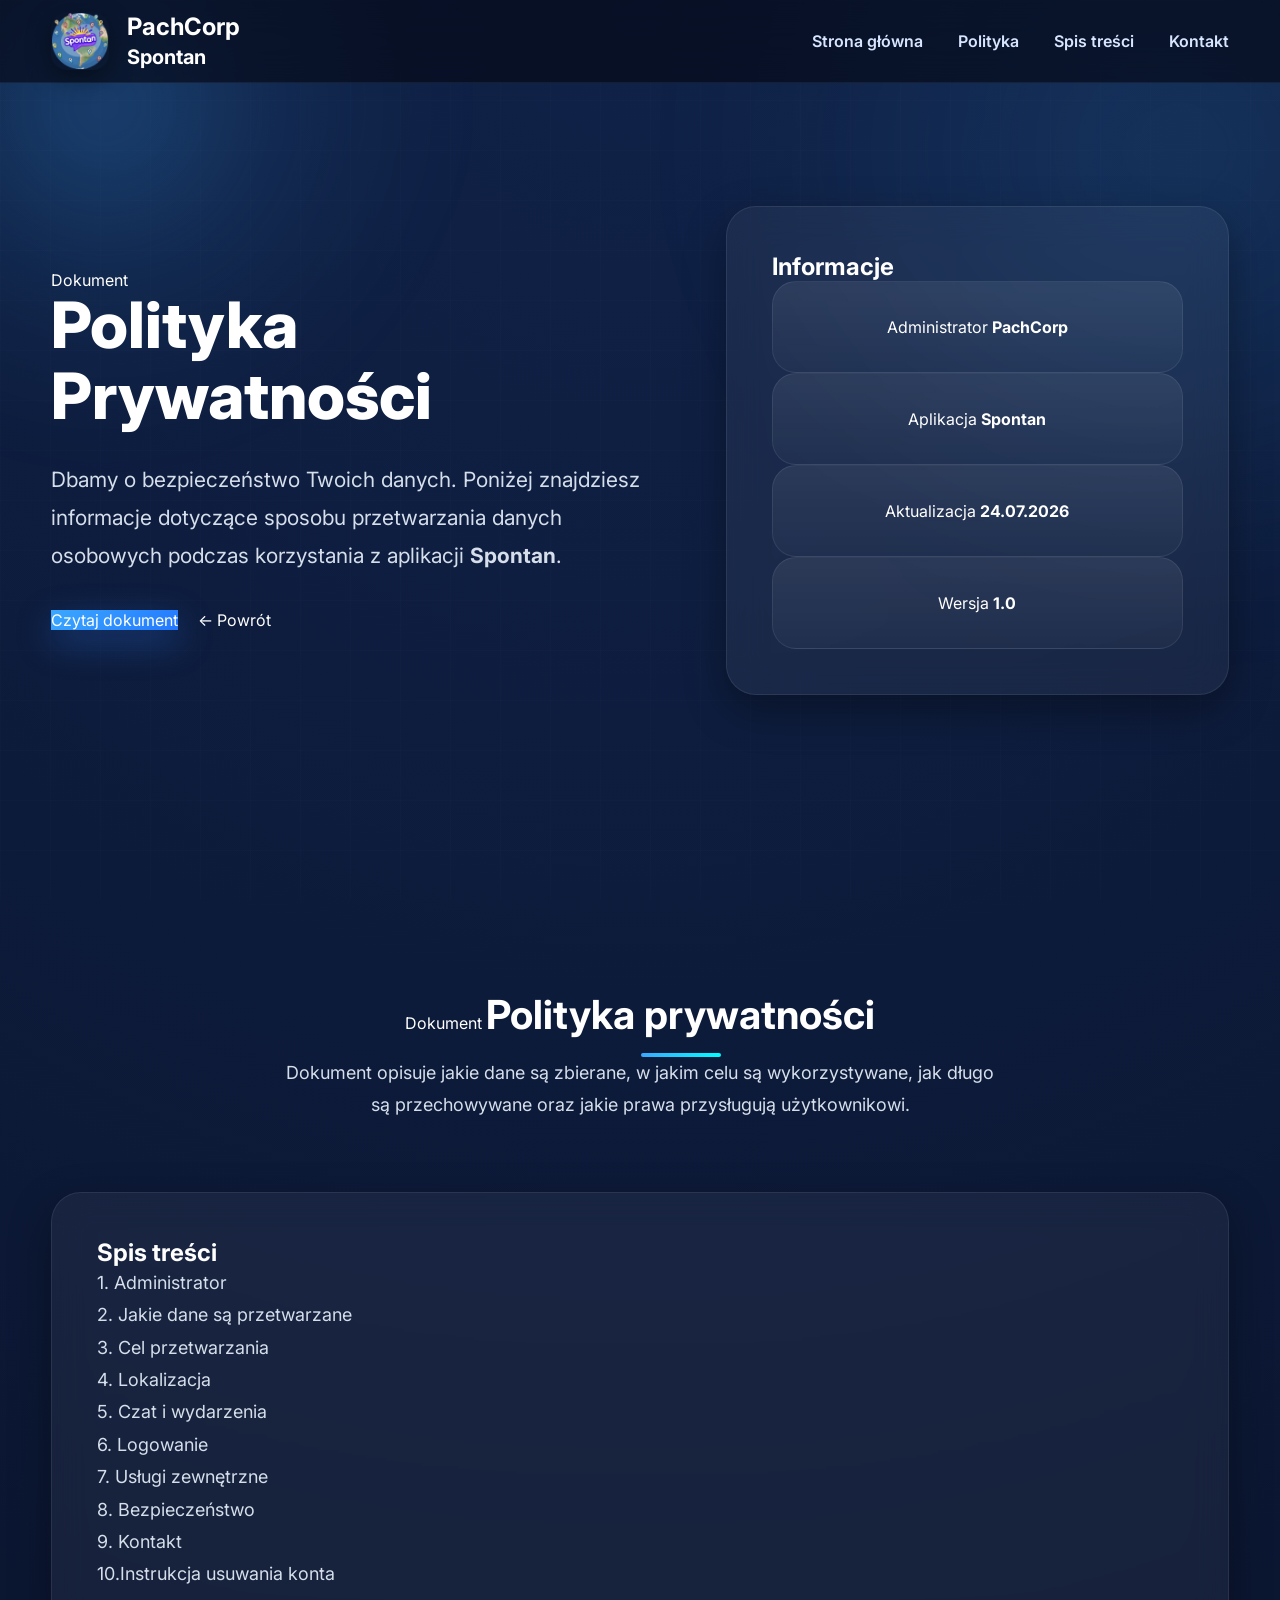
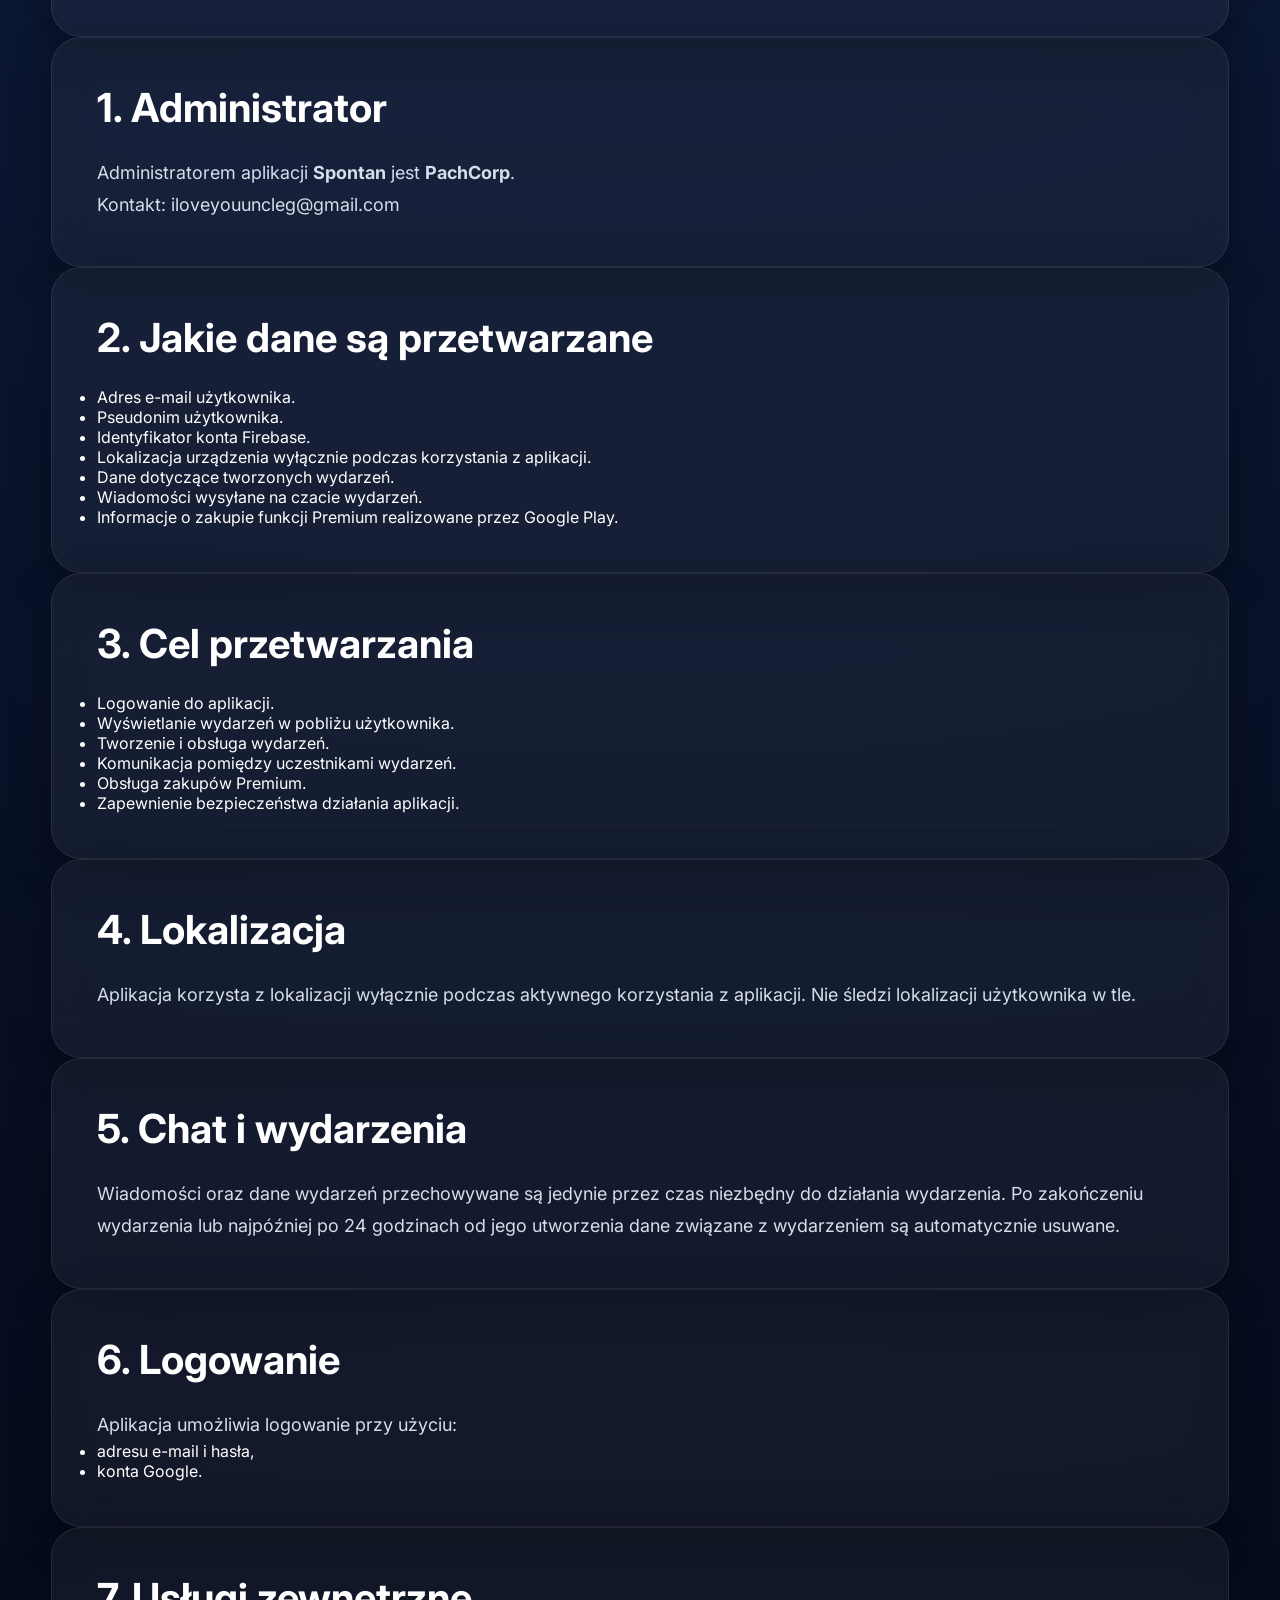
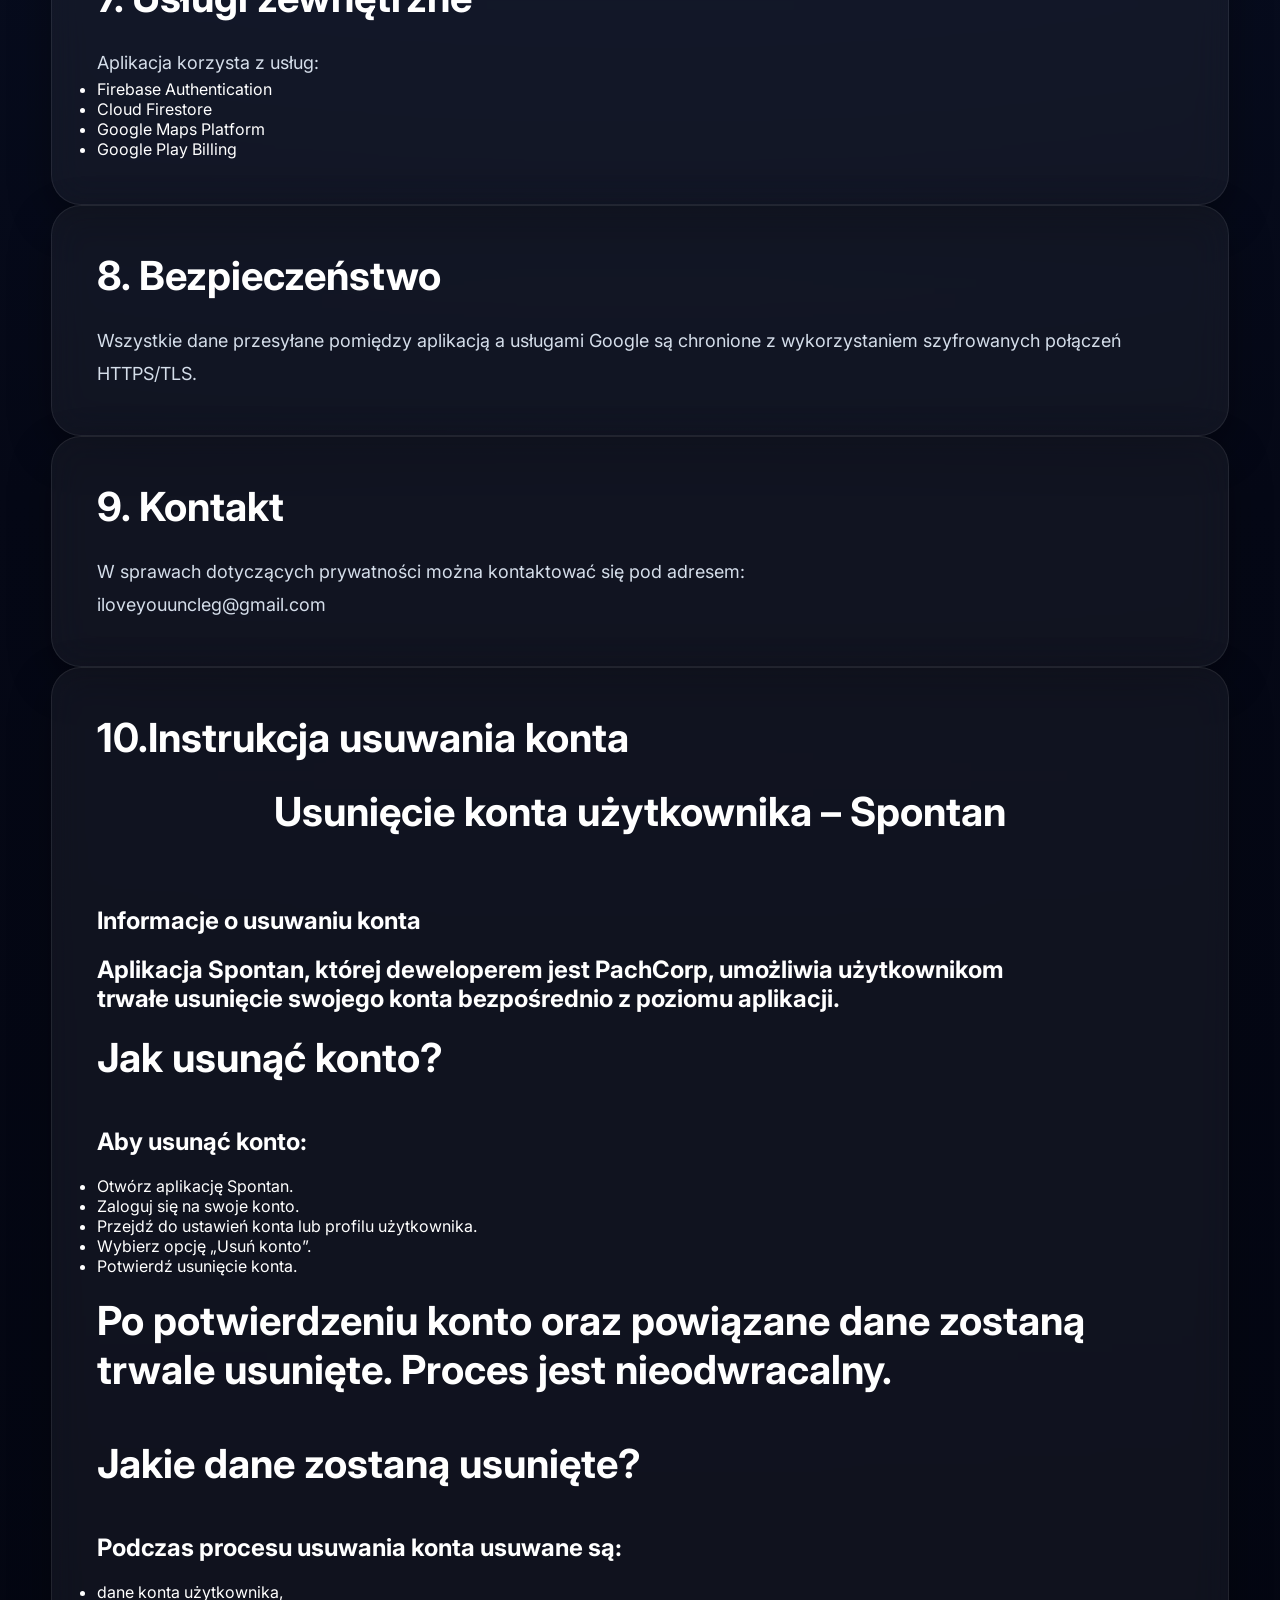
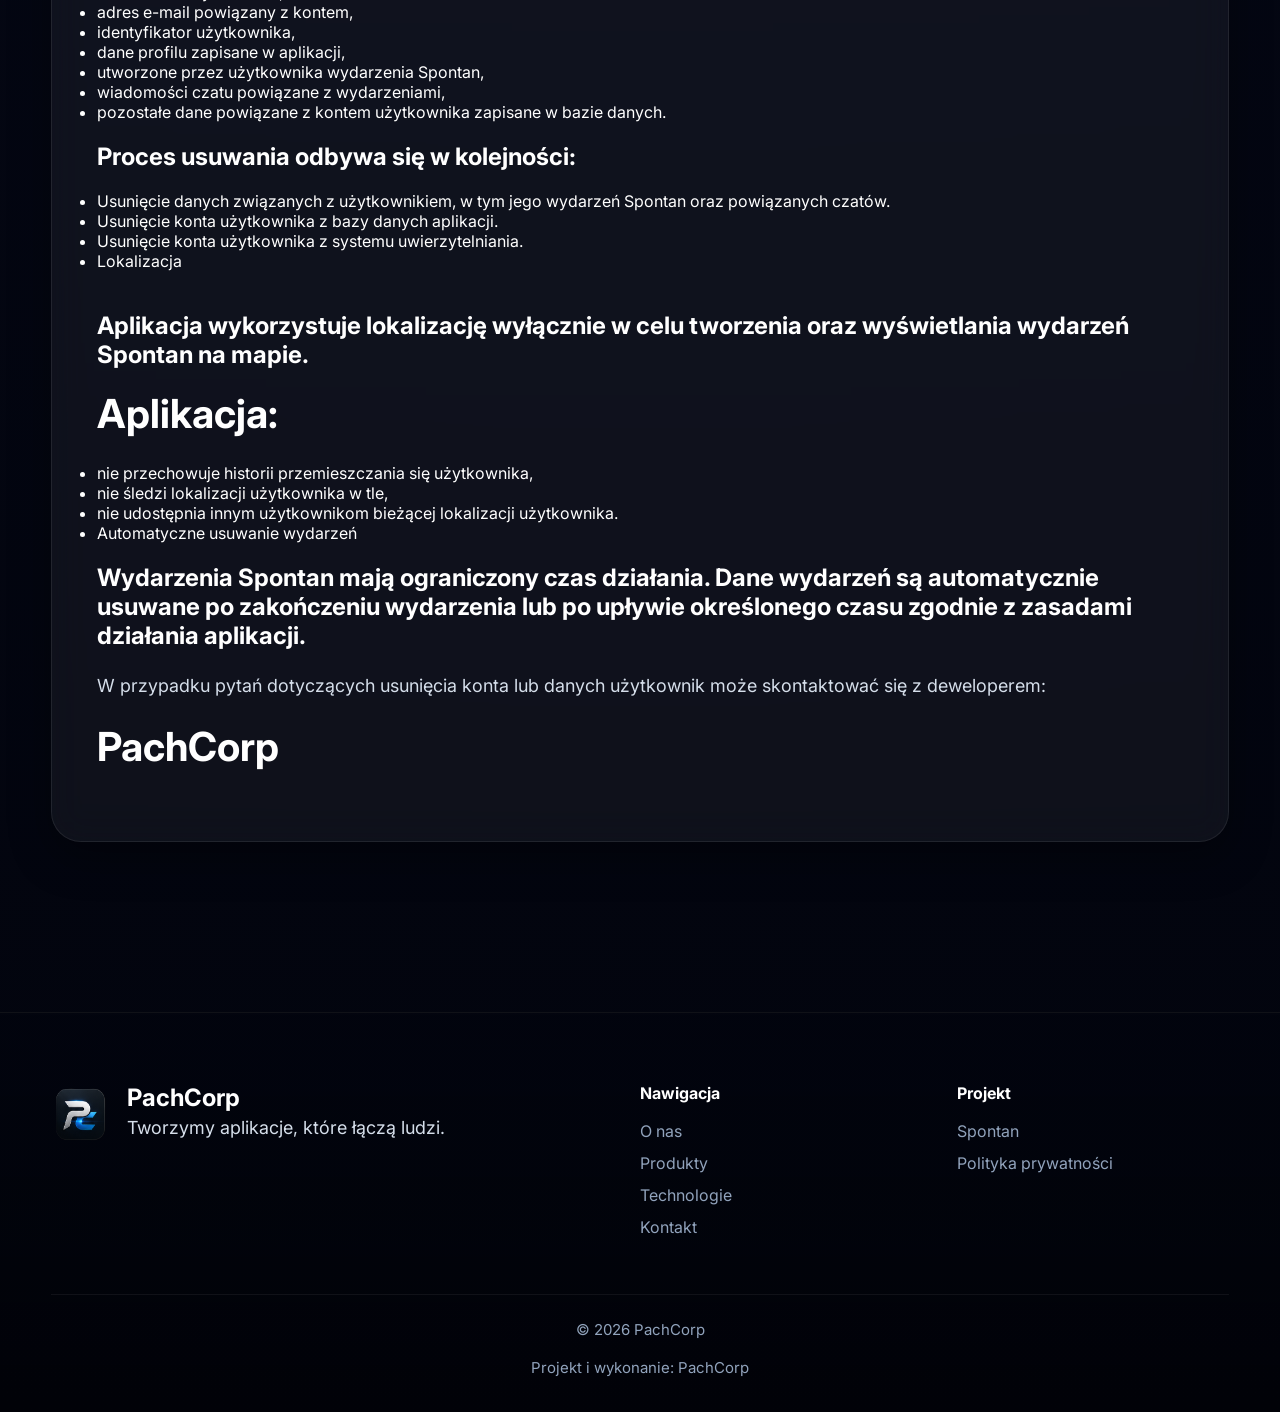
==== commit 4015a5b4: "Add files via upload" ====
--- a/Spontan policy privacy.html
+++ b/Spontan policy privacy.html
@@ -307,6 +307,13 @@
                 <p>
                 <a href="#contact">
                     9. Kontakt
+
+                </a>
+                </p>
+
+                <p>
+                <a href="#delete">
+                    10.Instrukcja usuwania konta
 
                 </a>
                 </p>
@@ -514,6 +521,79 @@
 
                 </section>
 
+                <section
+                    id="delete"
+                    class="glass">
+
+                    <h2>
+                        10.Instrukcja usuwania konta
+                    </h2>
+
+                    <p>
+
+                    <h2 class="section-title">Usunięcie konta użytkownika – Spontan </h2>
+                    <h3>Informacje o usuwaniu konta </h3><br>
+
+                    <h3>Aplikacja Spontan, której deweloperem jest PachCorp, umożliwia użytkownikom <br>
+                    trwałe usunięcie swojego konta bezpośrednio z poziomu aplikacji. </h3> <br>
+
+                    <h2>Jak usunąć konto? </h2><br>
+                    <h3>Aby usunąć konto:</h3><br>
+
+                    <ul>
+                        <li>Otwórz aplikację Spontan.</li>
+                        <li>Zaloguj się na swoje konto.</li>
+                        <li>Przejdź do ustawień konta lub profilu użytkownika.</li>
+                        <li>Wybierz opcję „Usuń konto”.</li>
+                        <li>Potwierdź usunięcie konta.</li>
+                    </ul><br>
+
+                    <h2>Po potwierdzeniu konto oraz powiązane dane zostaną trwale usunięte. Proces jest nieodwracalny.</h2><br>
+
+                    <h2>Jakie dane zostaną usunięte?</h2><br>
+                    <h3>Podczas procesu usuwania konta usuwane są:</h3><br>
+
+                    <ul>
+                        <li>dane konta użytkownika,</li>
+                        <li>adres e-mail powiązany z kontem,</li>
+                        <li>identyfikator użytkownika,</li>
+                        <li>dane profilu zapisane w aplikacji,</li>
+                        <li>utworzone przez użytkownika wydarzenia Spontan,</li>
+                        <li>wiadomości czatu powiązane z wydarzeniami,</li>
+                        <li>pozostałe dane powiązane z kontem użytkownika zapisane w bazie danych.</li>
+                    </ul><br>
+
+                    <h3>Proces usuwania odbywa się w kolejności:</h3><br>
+
+                    <ul>
+                        <li>Usunięcie danych związanych z użytkownikiem, w tym jego wydarzeń Spontan oraz powiązanych czatów.</li>
+                        <li>Usunięcie konta użytkownika z bazy danych aplikacji.</li>
+                        <li>Usunięcie konta użytkownika z systemu uwierzytelniania.</li>
+                        <li>Lokalizacja</li>
+                    <br>
+                    <br>
+                    </ul>
+
+                    <h3>Aplikacja wykorzystuje lokalizację wyłącznie w celu tworzenia oraz wyświetlania wydarzeń Spontan na mapie.</h3><br>
+
+                    <h2>Aplikacja:</h2>
+
+                    <ul>
+                        <li>nie przechowuje historii przemieszczania się użytkownika,</li>
+                        <li>nie śledzi lokalizacji użytkownika w tle,</li>
+                        <li>nie udostępnia innym użytkownikom bieżącej lokalizacji użytkownika.</li>
+                        <li>Automatyczne usuwanie wydarzeń</li>
+                    </ul>
+                    <br>
+                    <h3>Wydarzenia Spontan mają ograniczony czas działania. Dane wydarzeń są automatycznie usuwane po zakończeniu wydarzenia lub po upływie określonego czasu zgodnie z zasadami działania aplikacji.</h3><br>
+
+                    <p>W przypadku pytań dotyczących usunięcia konta lub danych użytkownik może skontaktować się z deweloperem:</p><br>
+
+                    <h2>PachCorp</h2>
+
+                    </p>
+
+                </section>
             </div>
 
     </div>
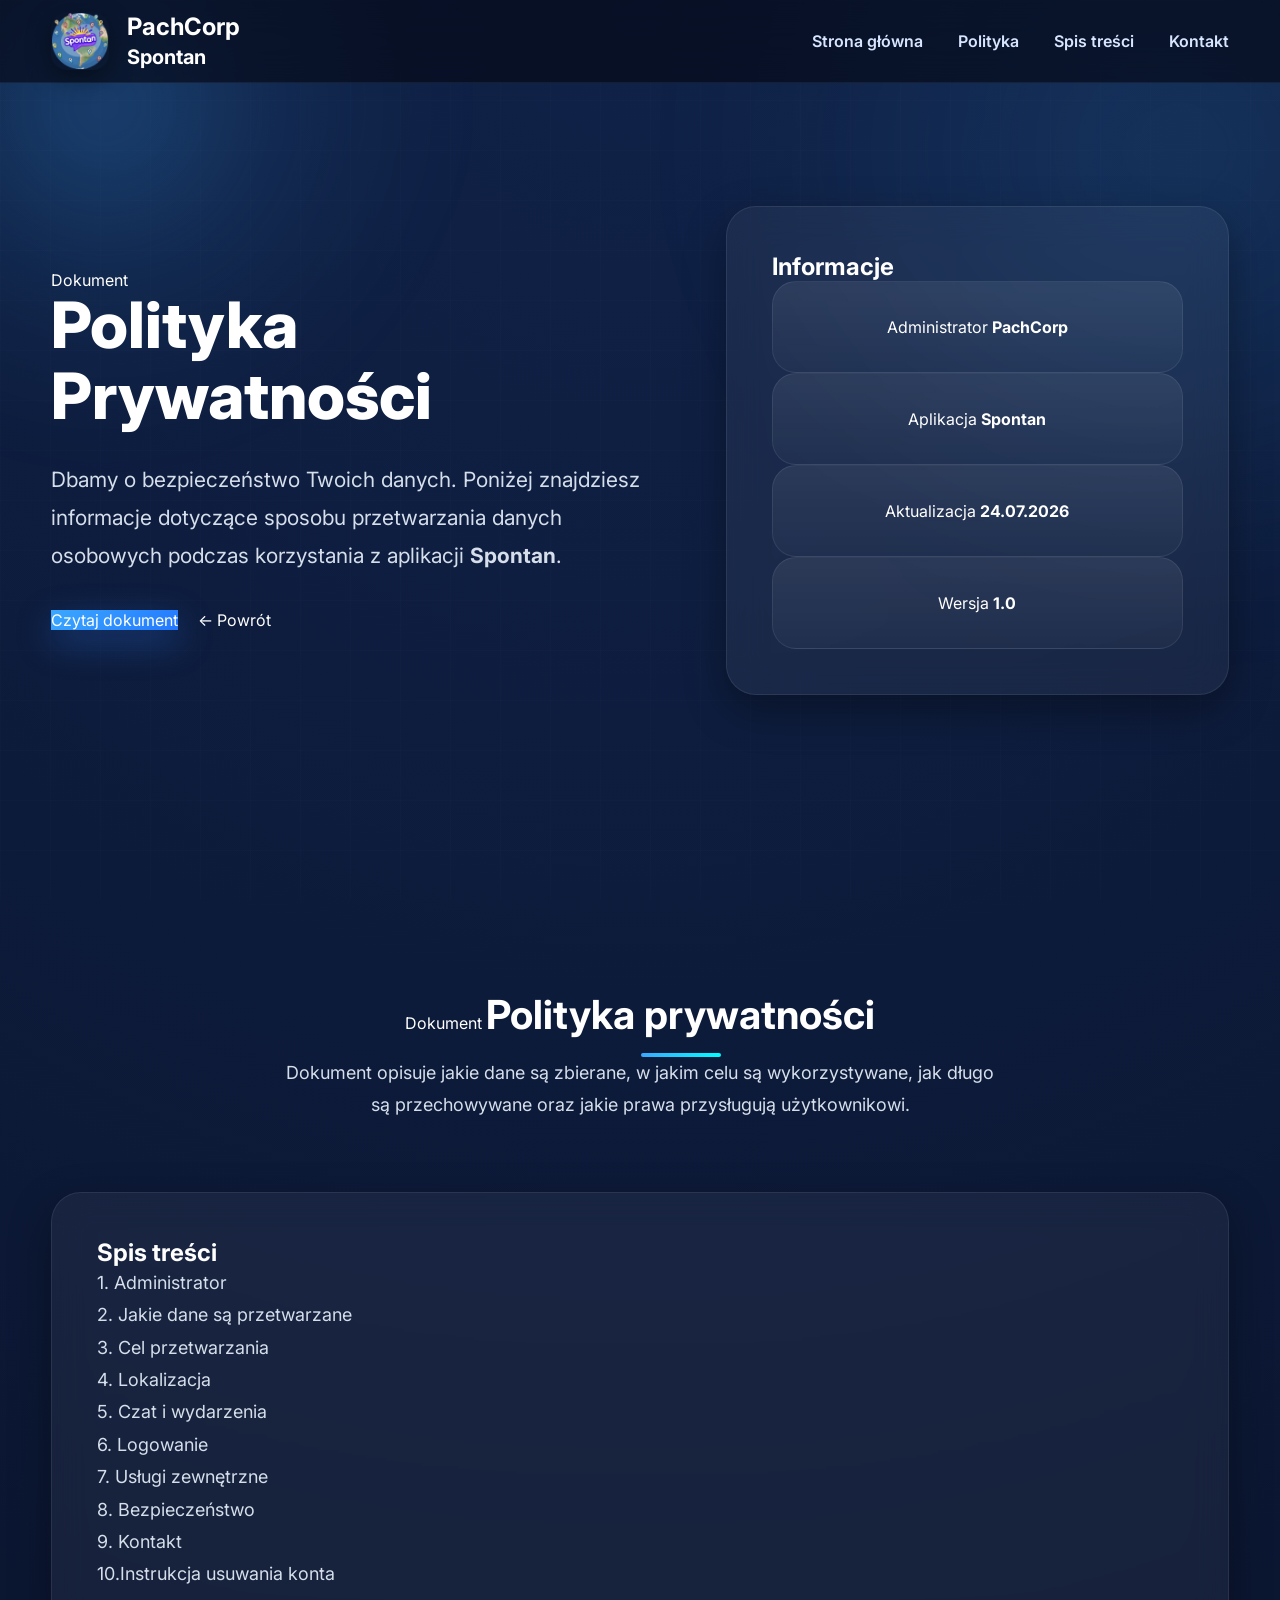
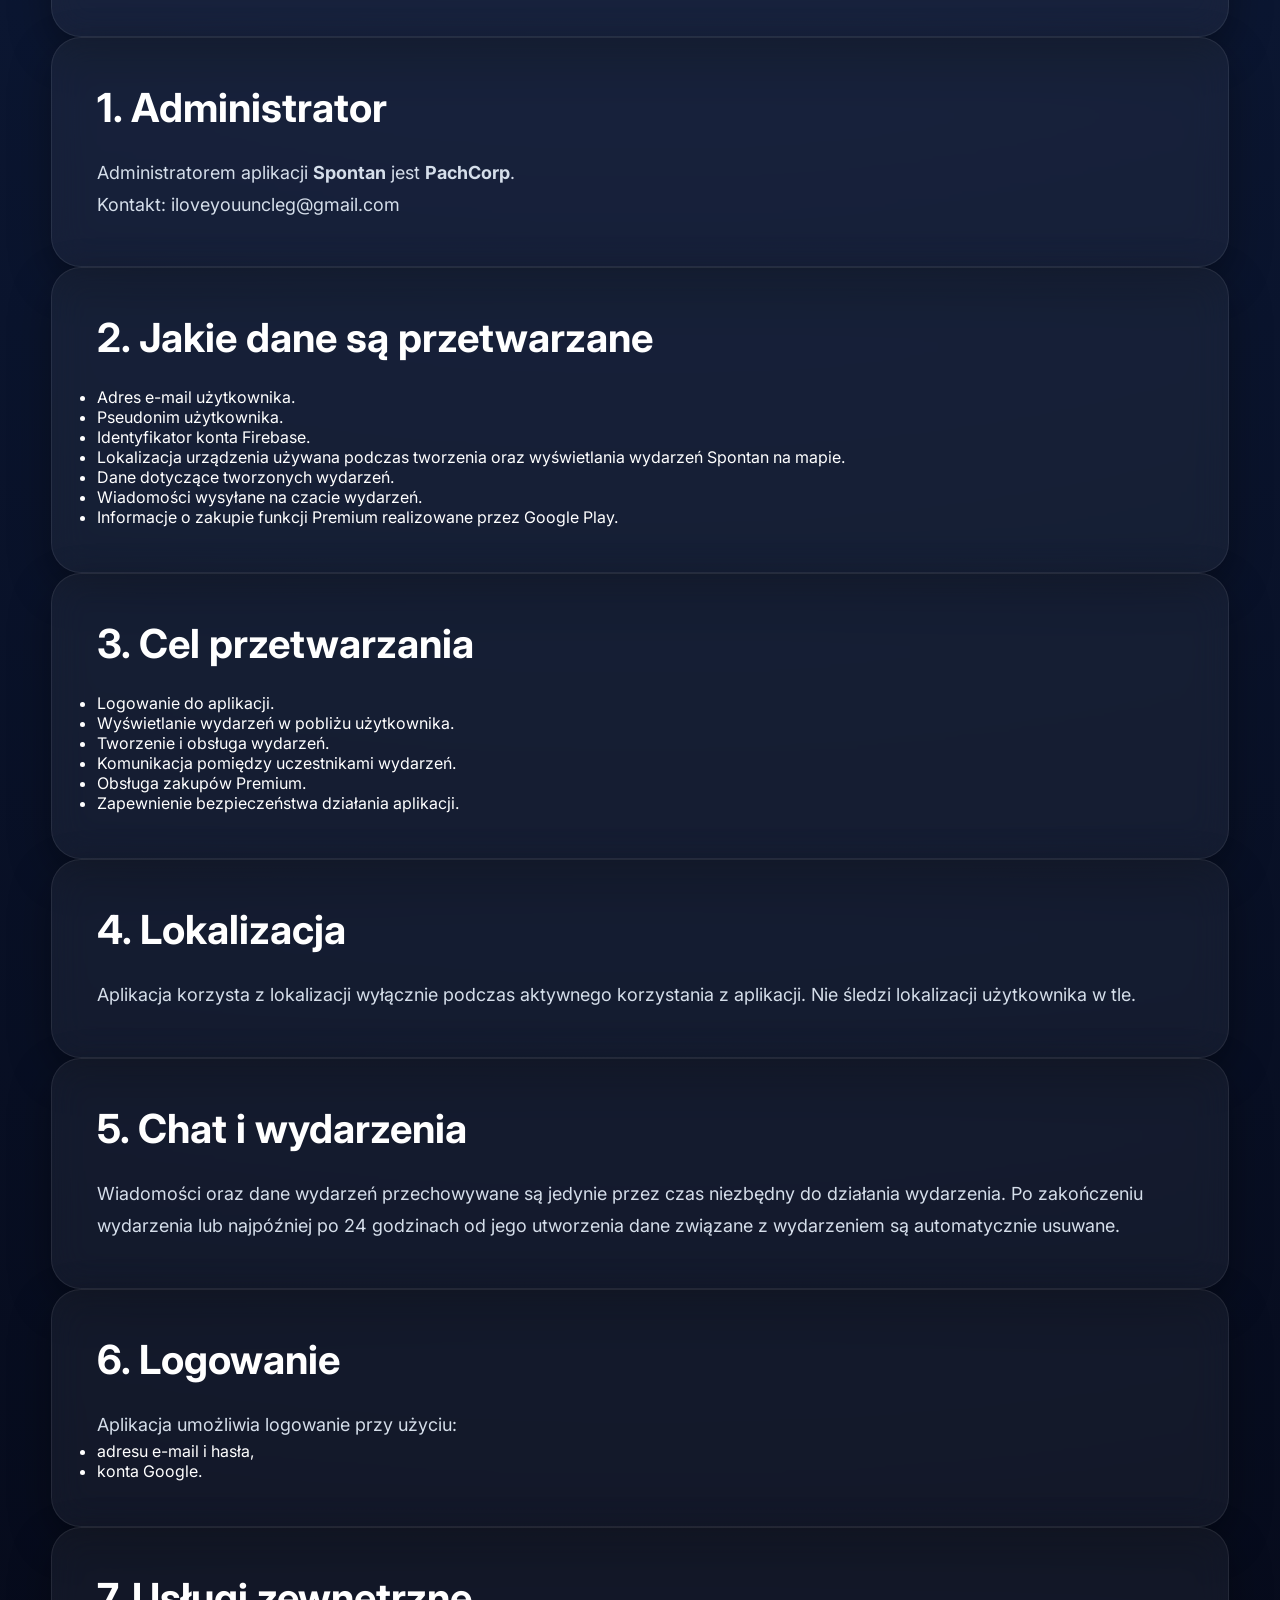
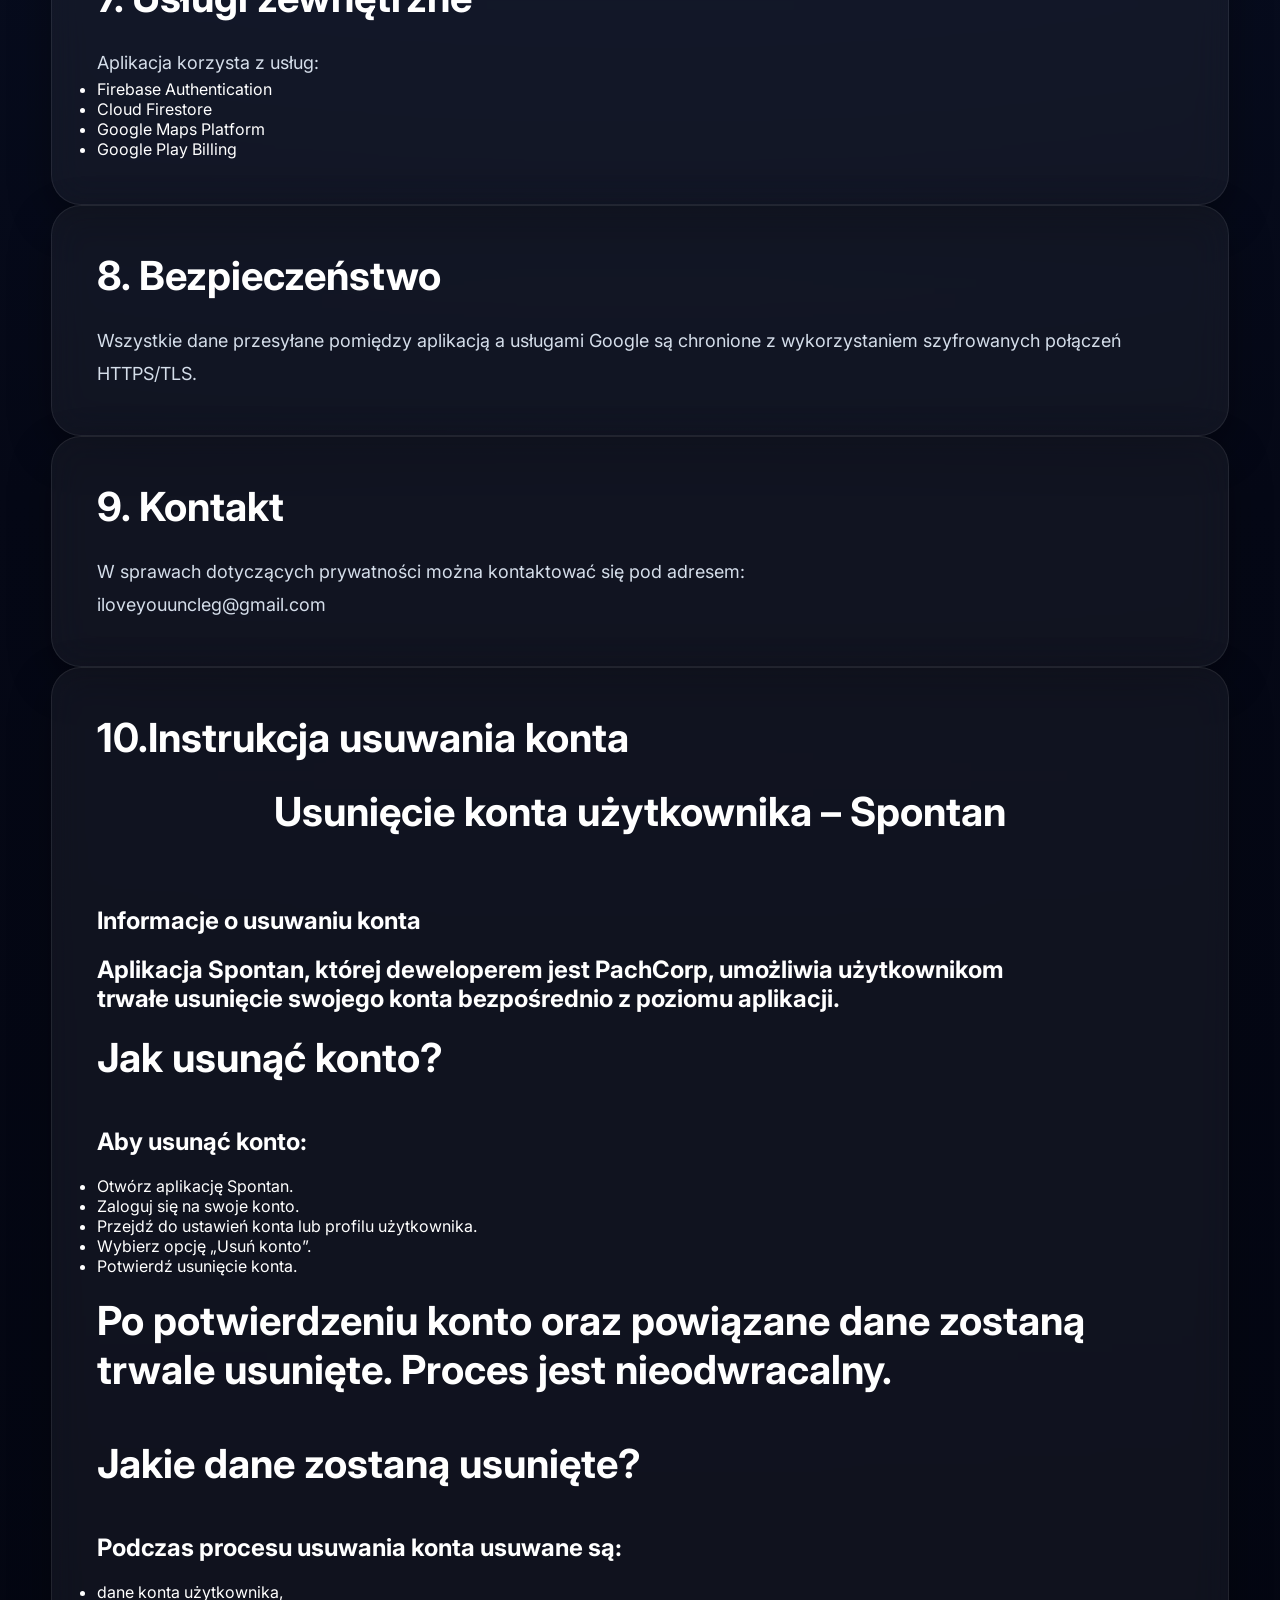
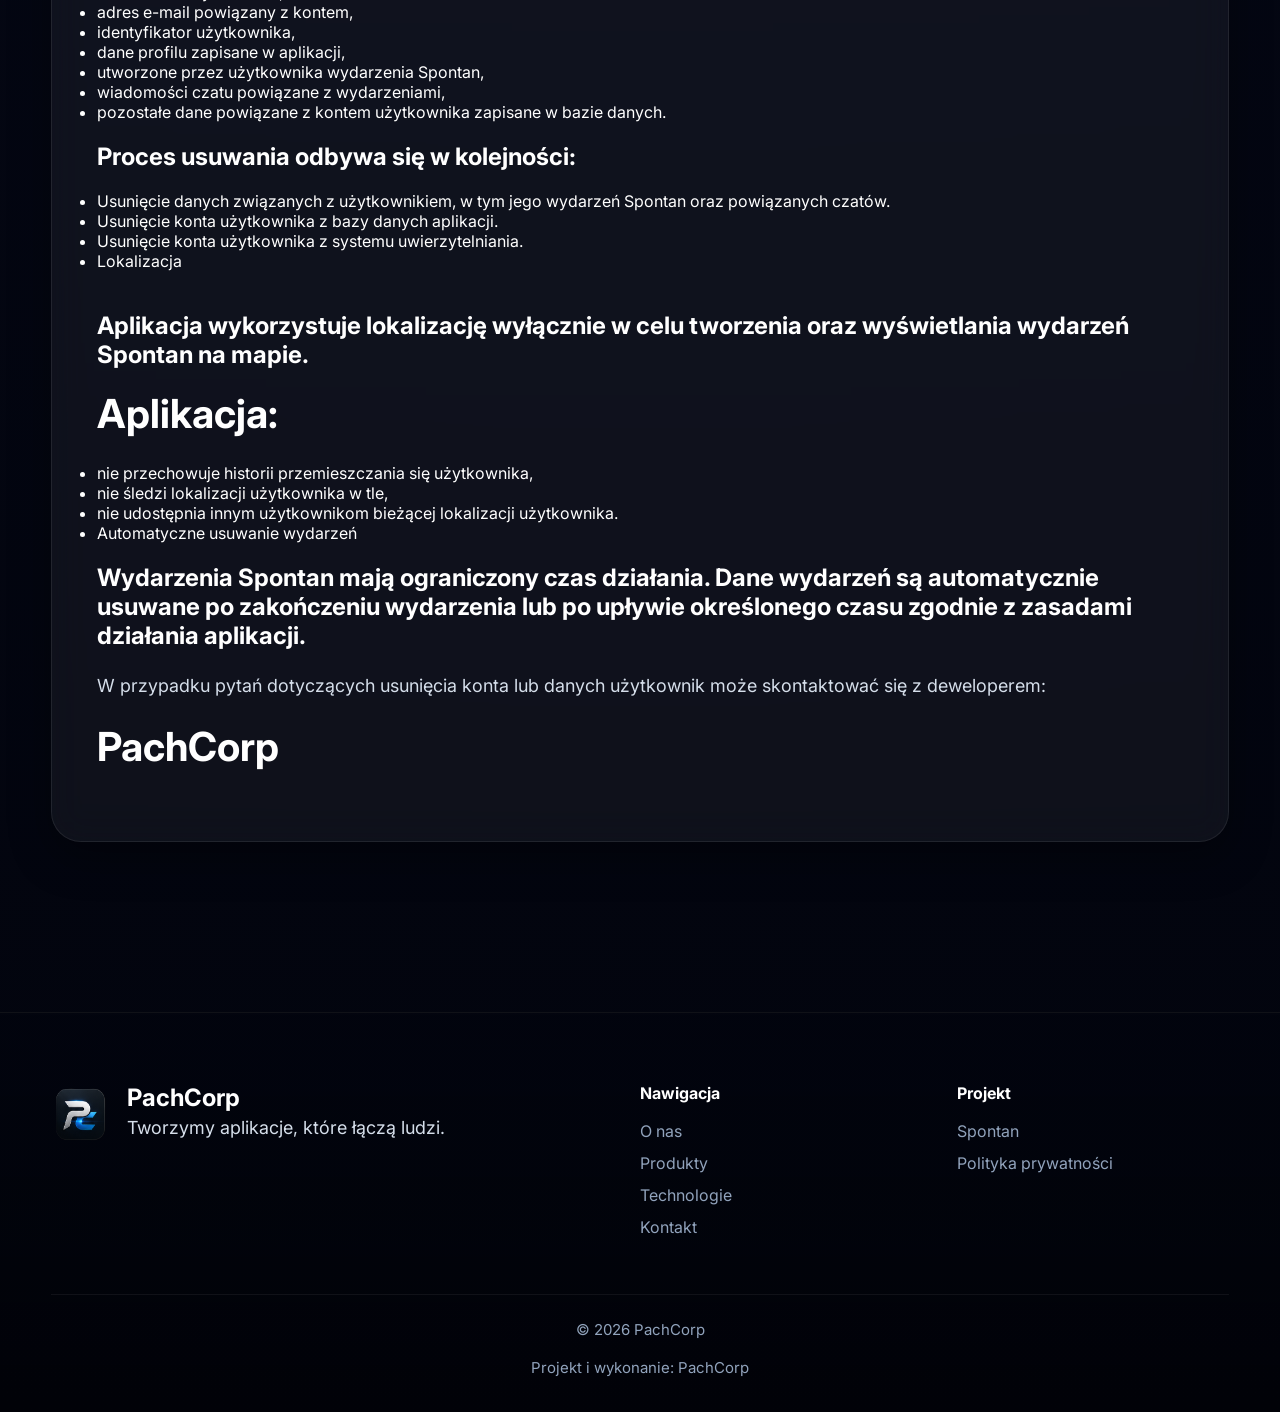
==== commit b67e6e18: "Update device location description in privacy policy" ====
--- a/Spontan policy privacy.html
+++ b/Spontan policy privacy.html
@@ -372,7 +372,7 @@
                         <li>Adres e-mail użytkownika.</li>
                         <li>Pseudonim użytkownika.</li>
                         <li>Identyfikator konta Firebase.</li>
-                        <li>Lokalizacja urządzenia wyłącznie podczas korzystania z aplikacji.</li>
+                        <li>Lokalizacja urządzenia używana podczas tworzenia oraz wyświetlania wydarzeń Spontan na mapie.</li>
                         <li>Dane dotyczące tworzonych wydarzeń.</li>
                         <li>Wiadomości wysyłane na czacie wydarzeń.</li>
                         <li>Informacje o zakupie funkcji Premium realizowane przez Google Play.</li>
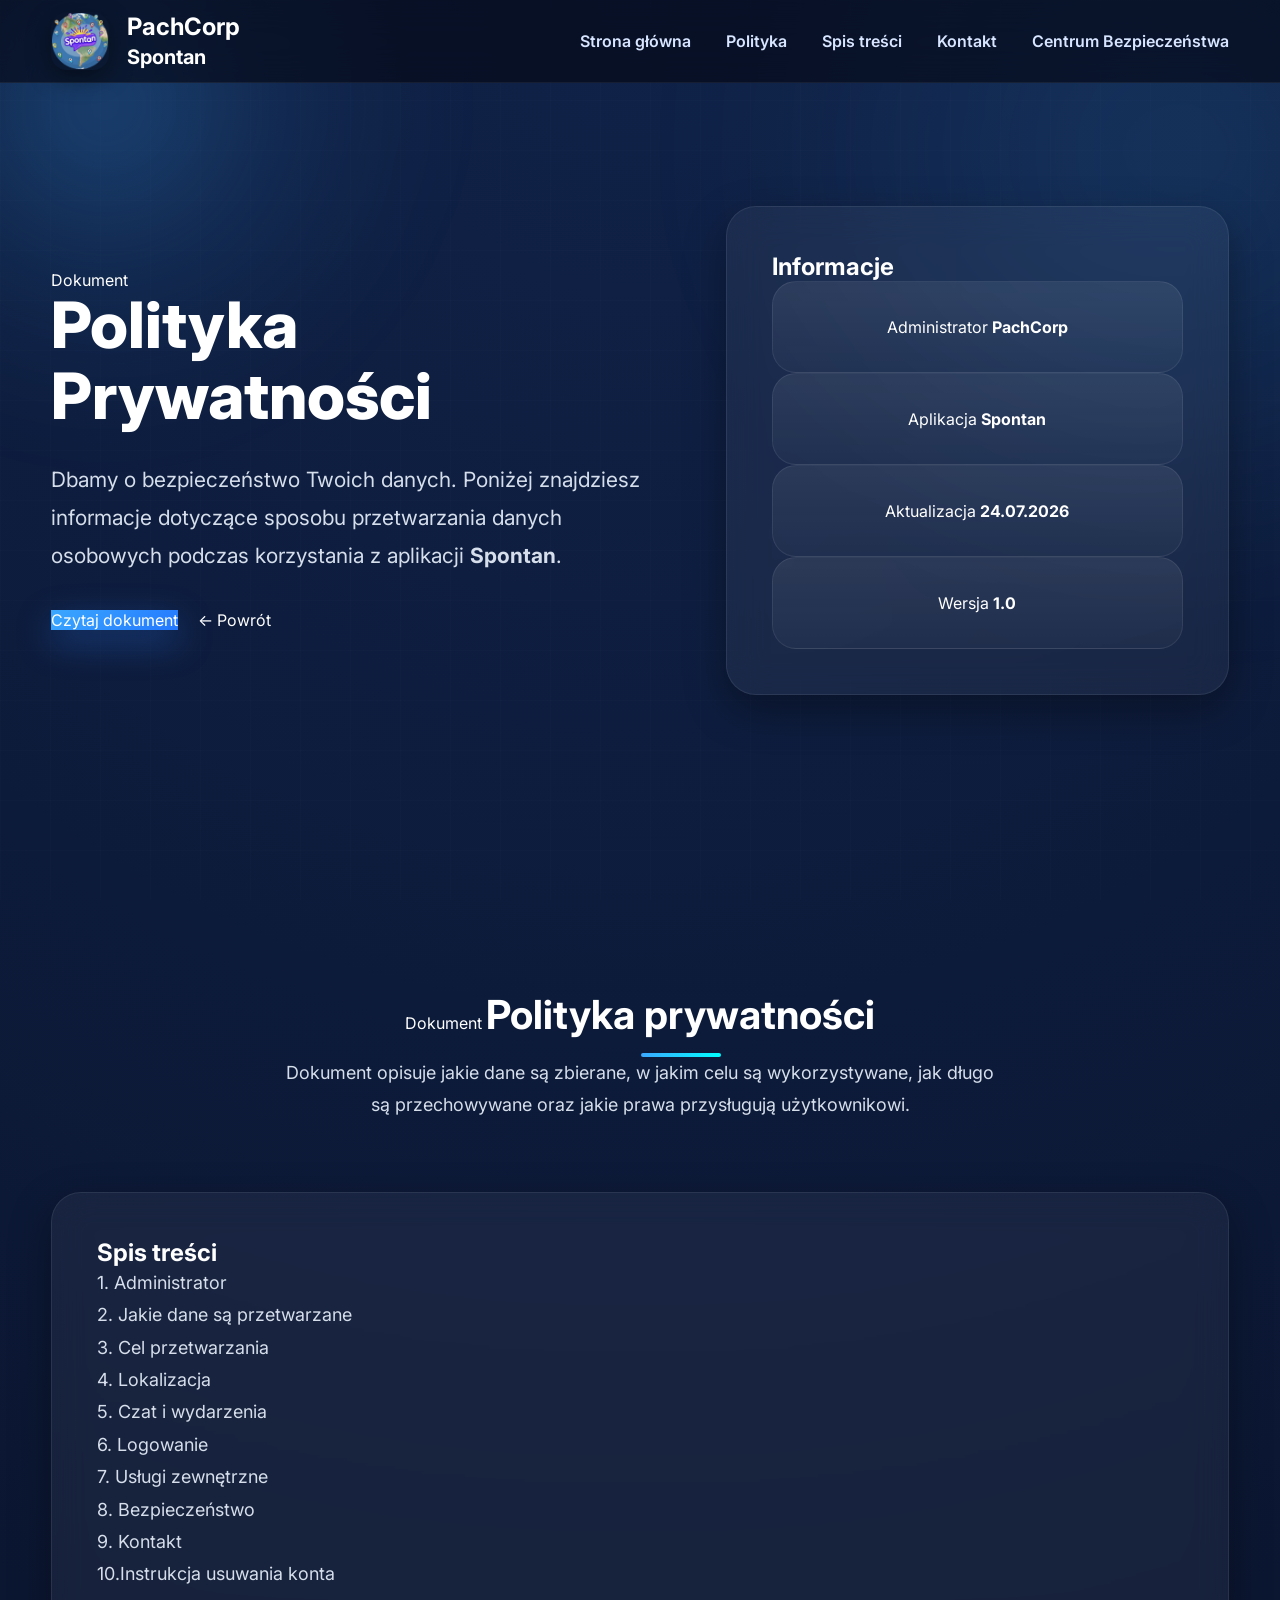
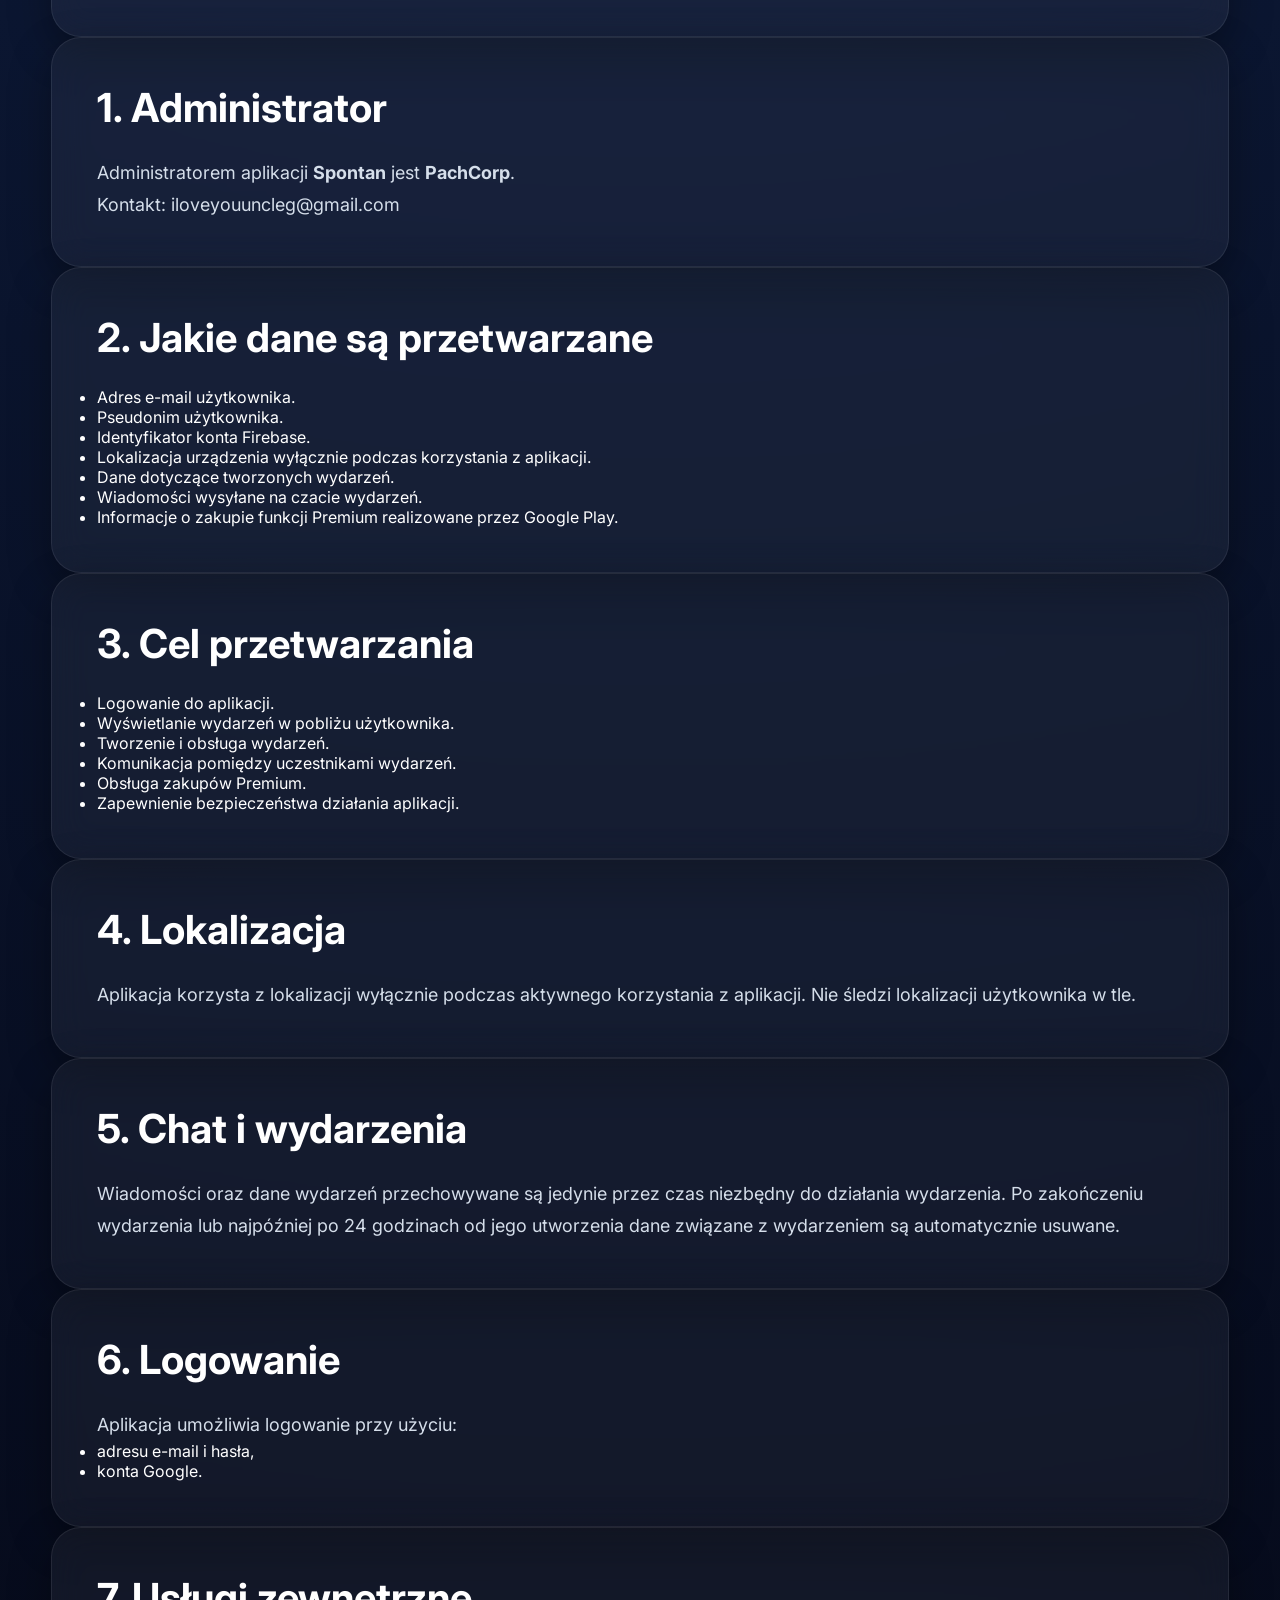
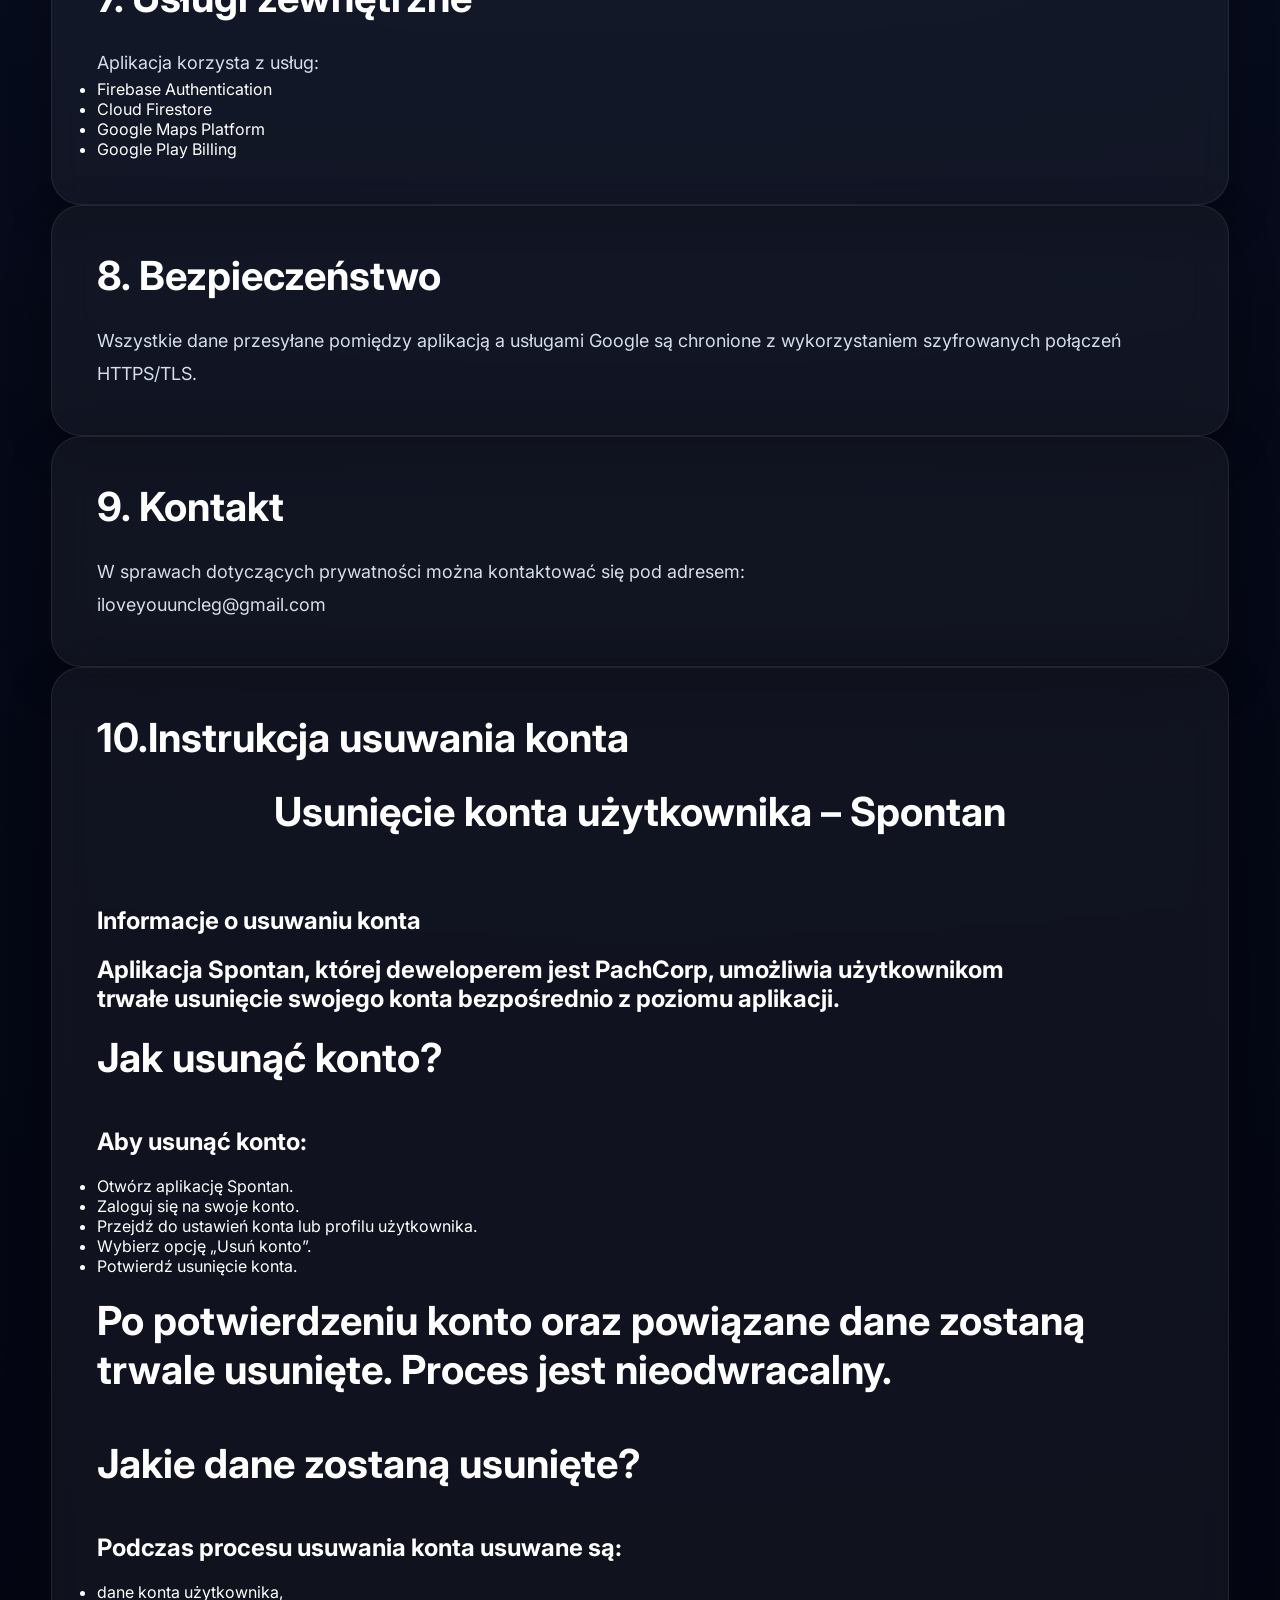
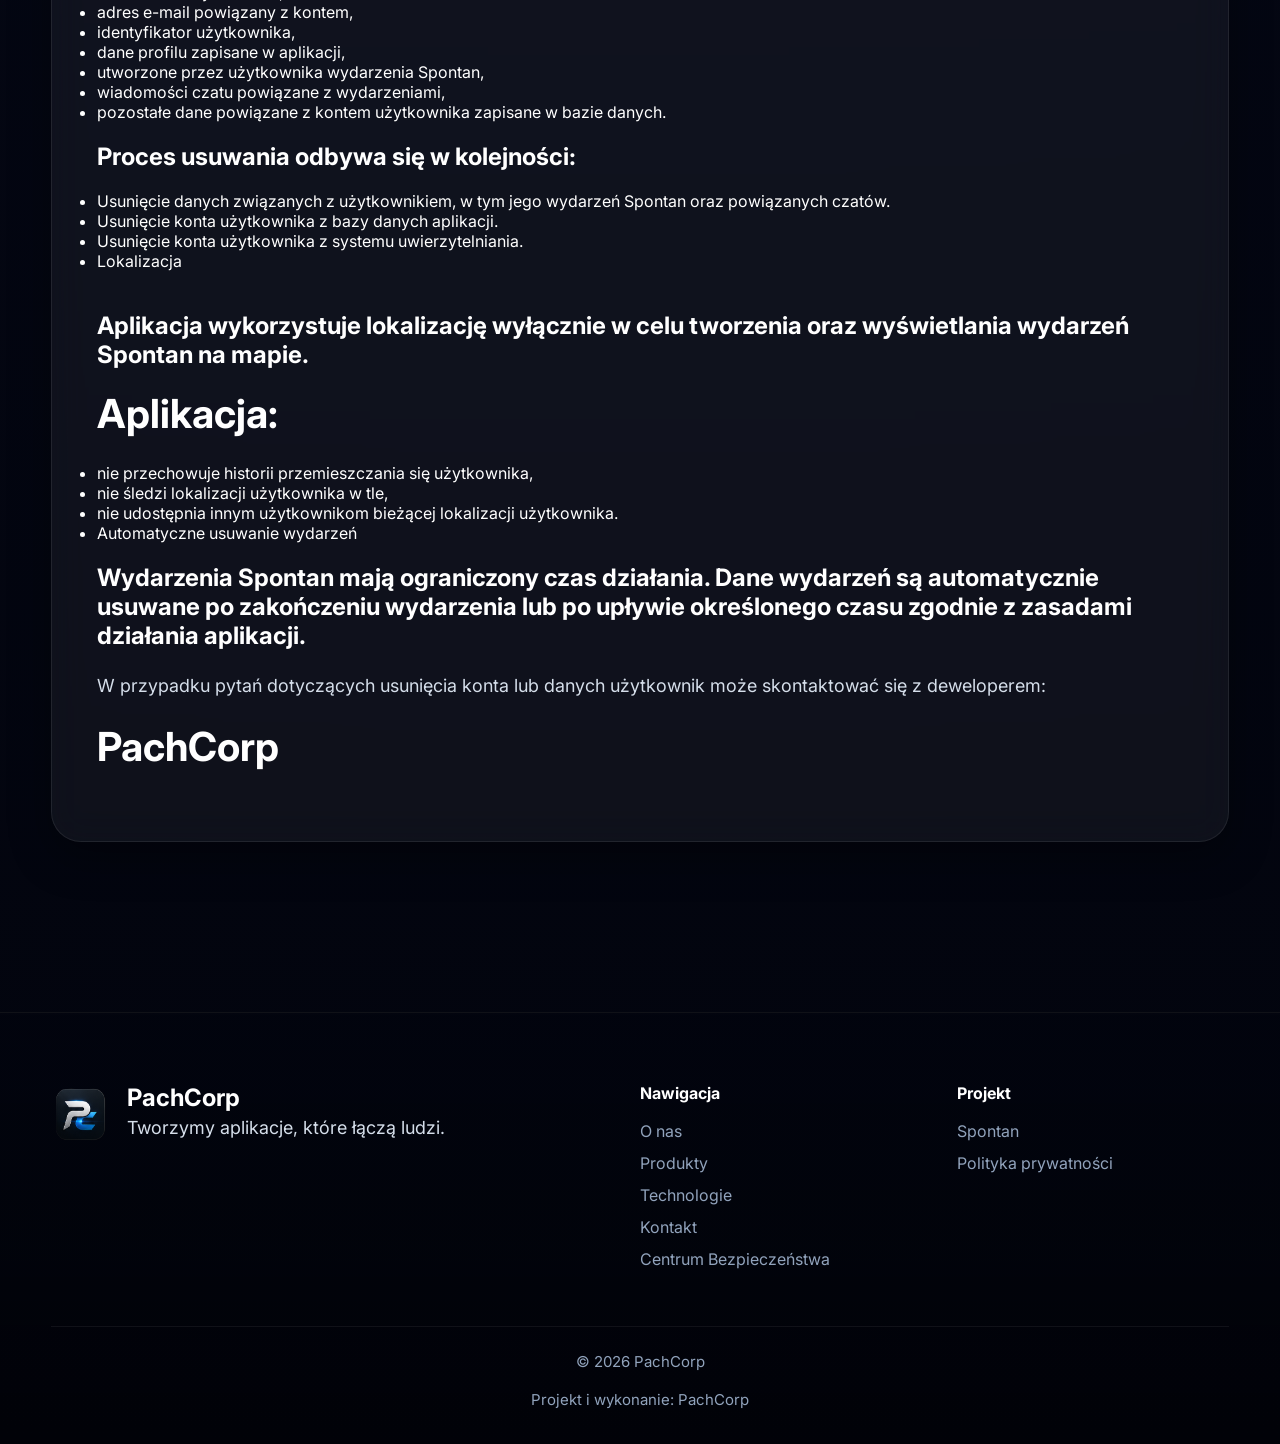
==== commit d3853262: "Add files via upload" ====
--- a/Spontan policy privacy.html
+++ b/Spontan policy privacy.html
@@ -95,6 +95,10 @@
 
                 <a href="#contact">
                     Kontakt
+                </a>
+
+                <a href="SpontanSecurityCenter.html">
+                    Centrum Bezpieczeństwa
                 </a>
 
             </div>
@@ -372,7 +376,7 @@
                         <li>Adres e-mail użytkownika.</li>
                         <li>Pseudonim użytkownika.</li>
                         <li>Identyfikator konta Firebase.</li>
-                        <li>Lokalizacja urządzenia używana podczas tworzenia oraz wyświetlania wydarzeń Spontan na mapie.</li>
+                        <li>Lokalizacja urządzenia wyłącznie podczas korzystania z aplikacji.</li>
                         <li>Dane dotyczące tworzonych wydarzeń.</li>
                         <li>Wiadomości wysyłane na czacie wydarzeń.</li>
                         <li>Informacje o zakupie funkcji Premium realizowane przez Google Play.</li>
@@ -667,6 +671,12 @@
 
 </a>
 
+<a href="SpontanSecurityCenter.html">
+
+Centrum Bezpieczeństwa
+
+</a>
+
 </div>
 
 <div class="footer-column">
